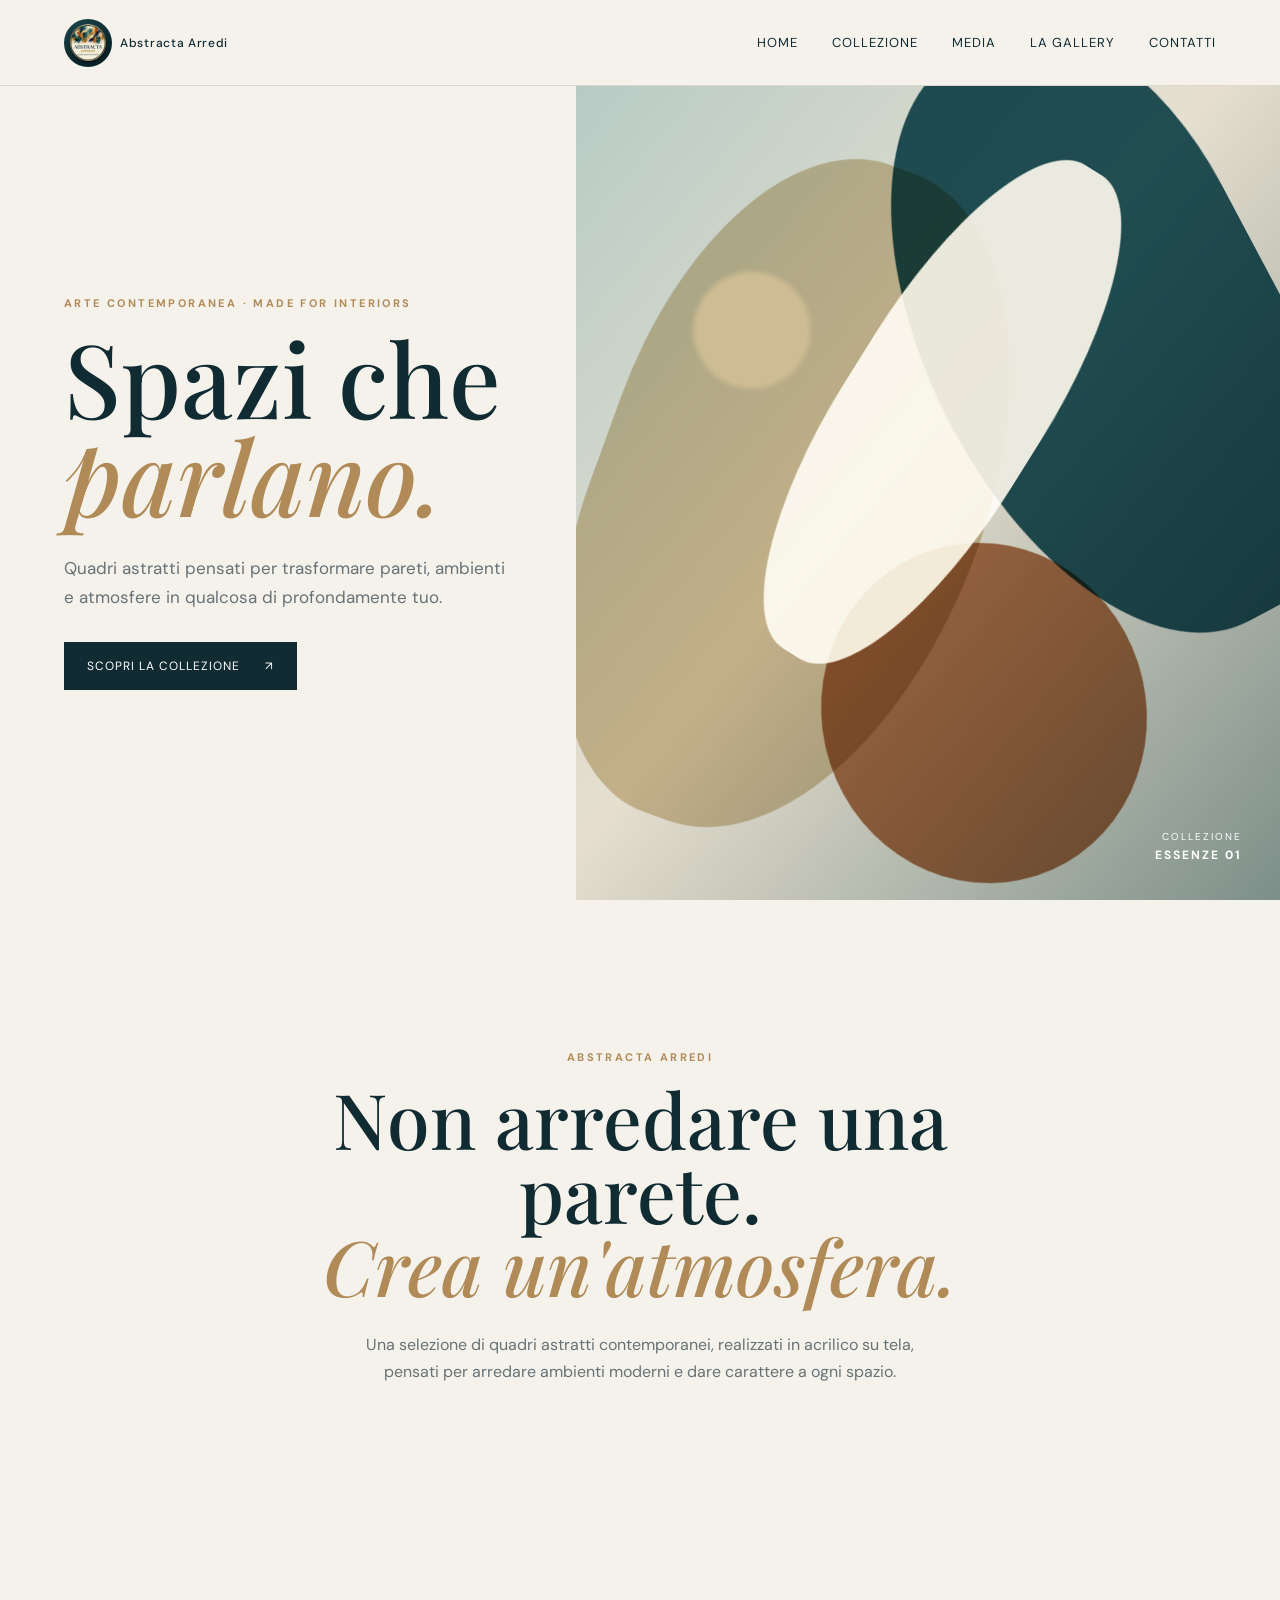
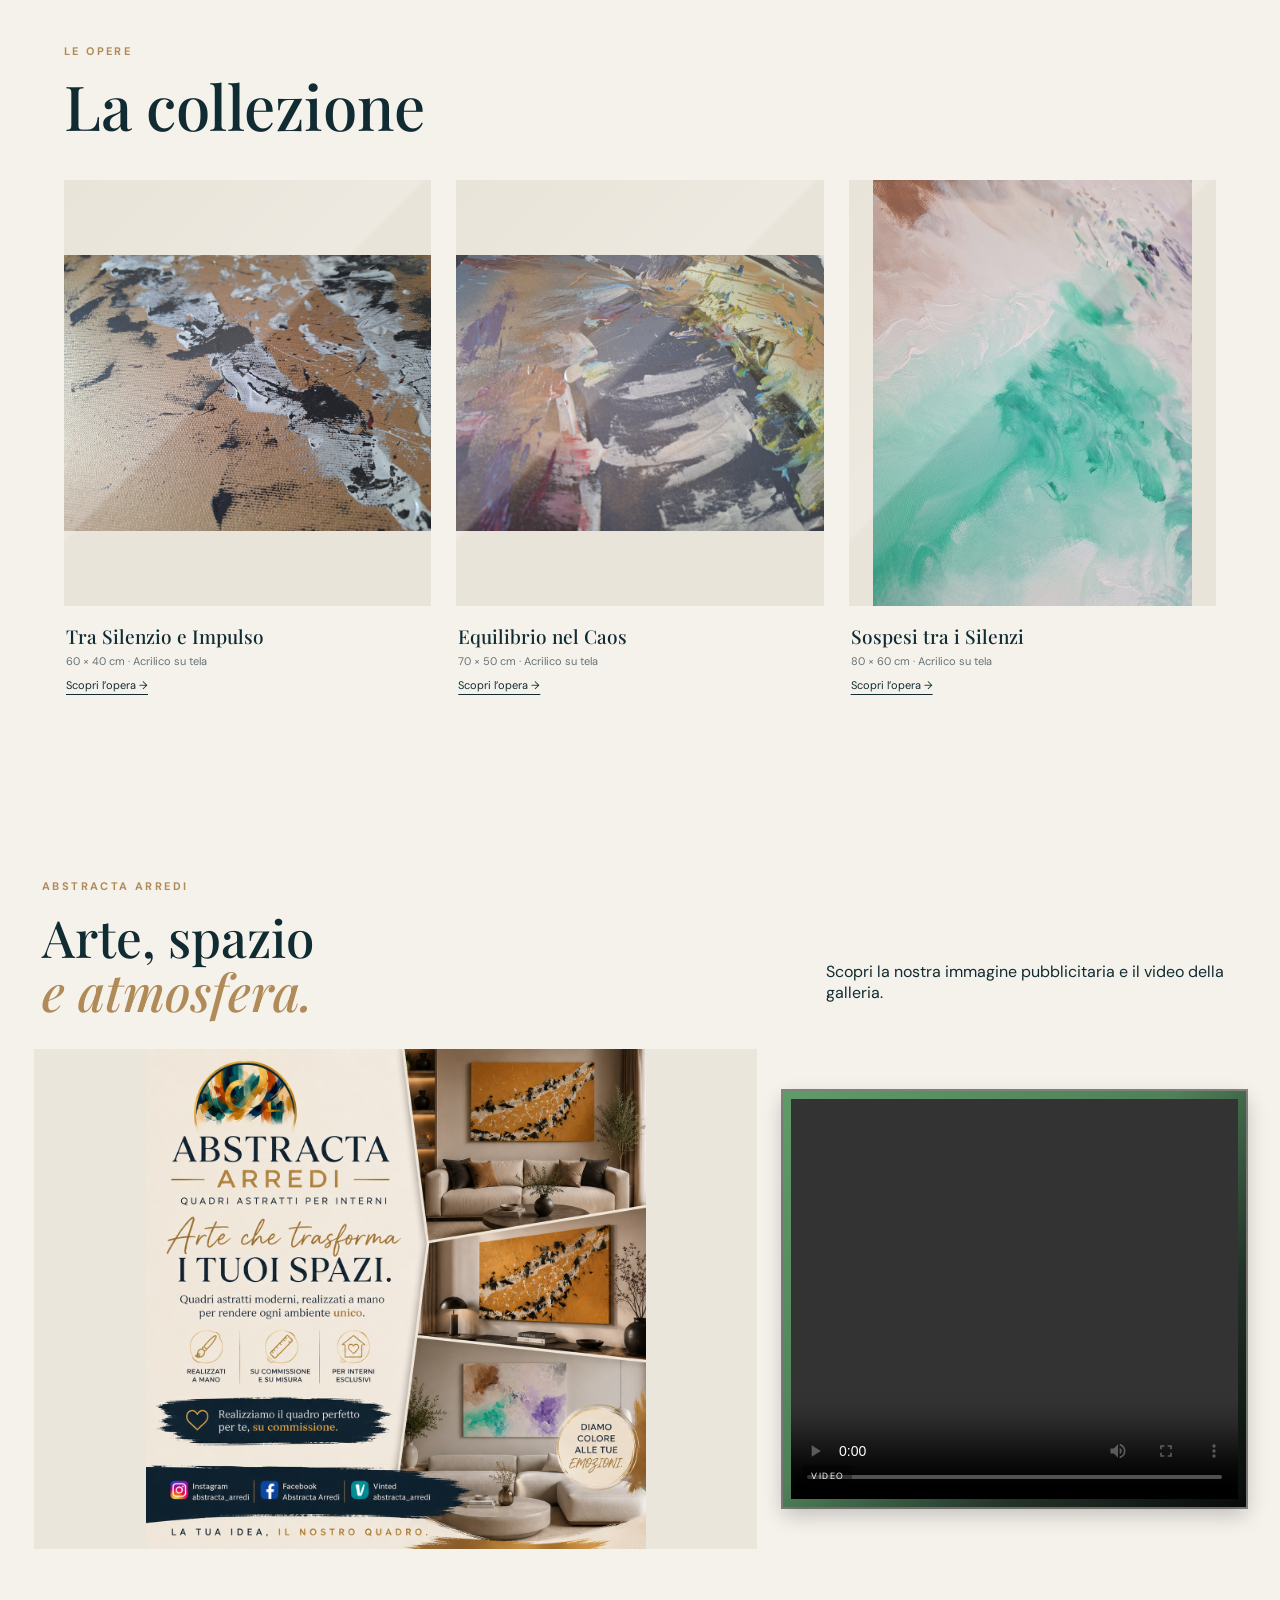
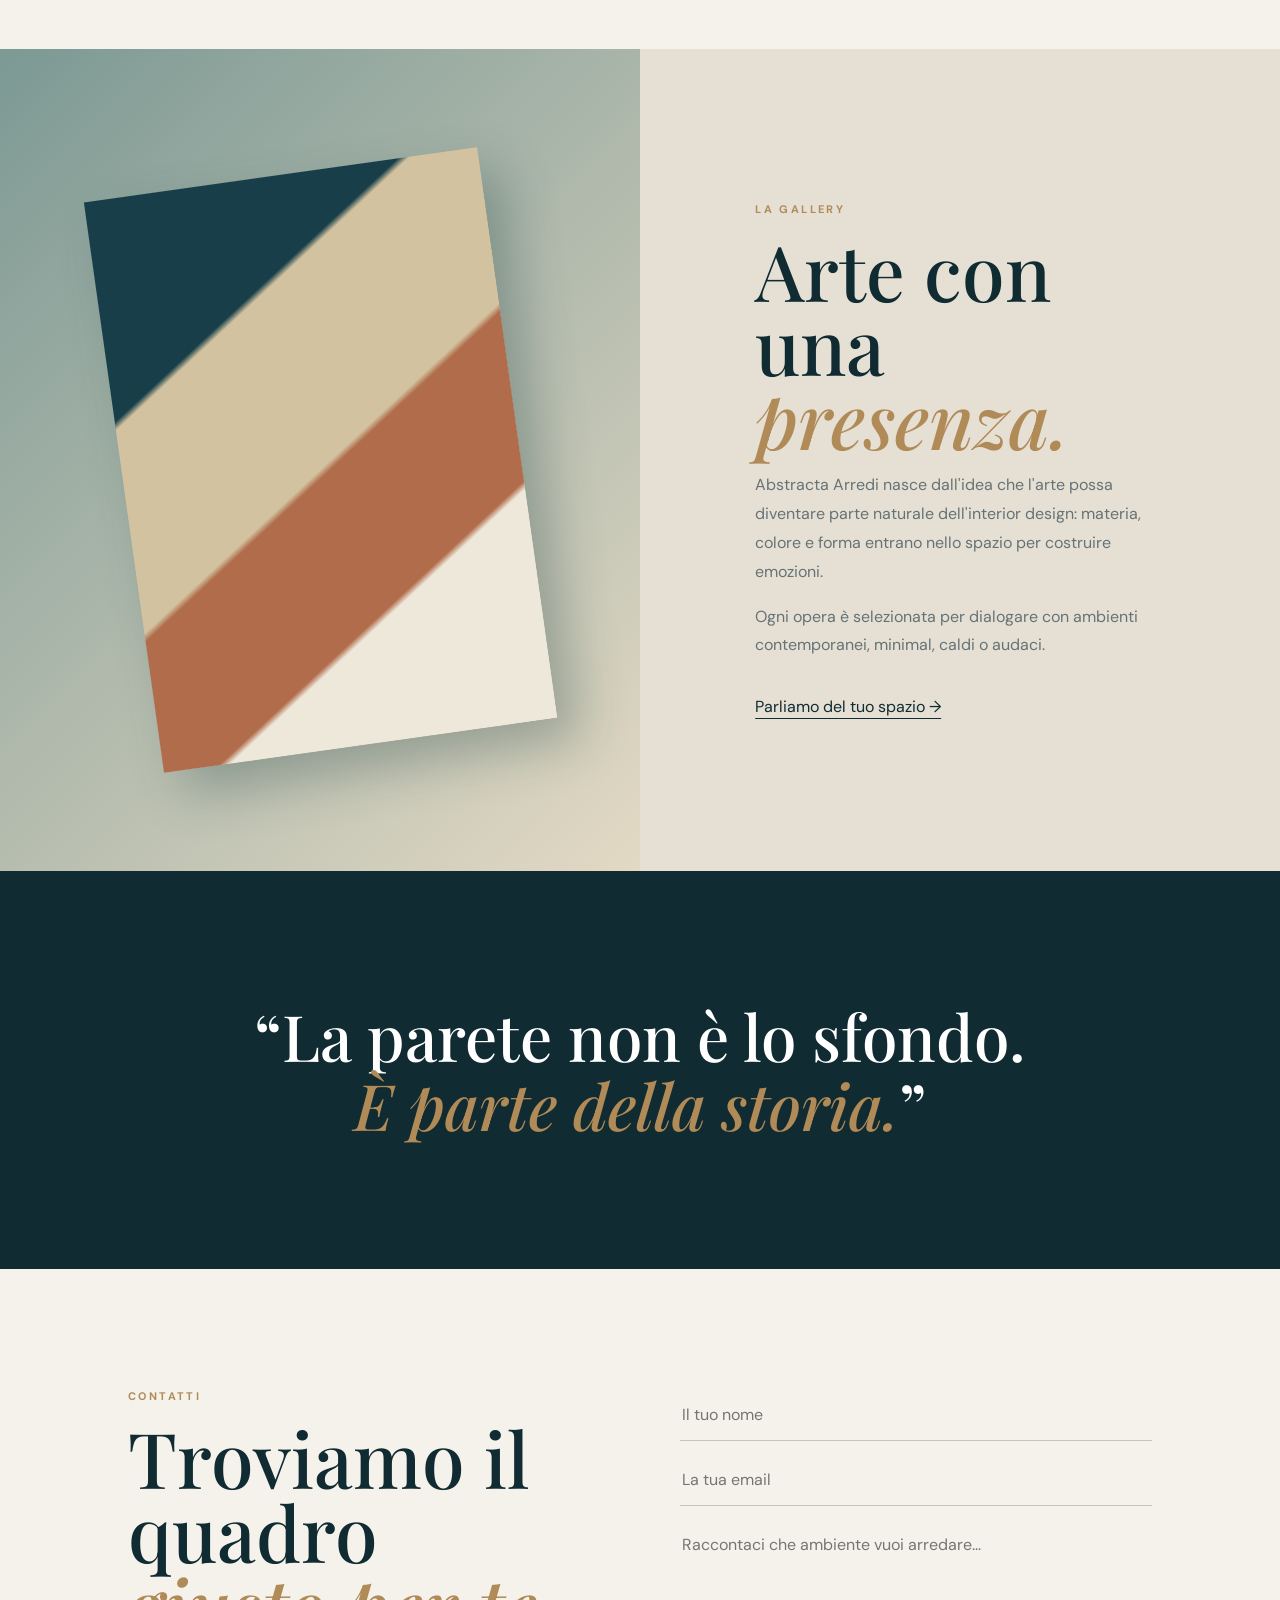
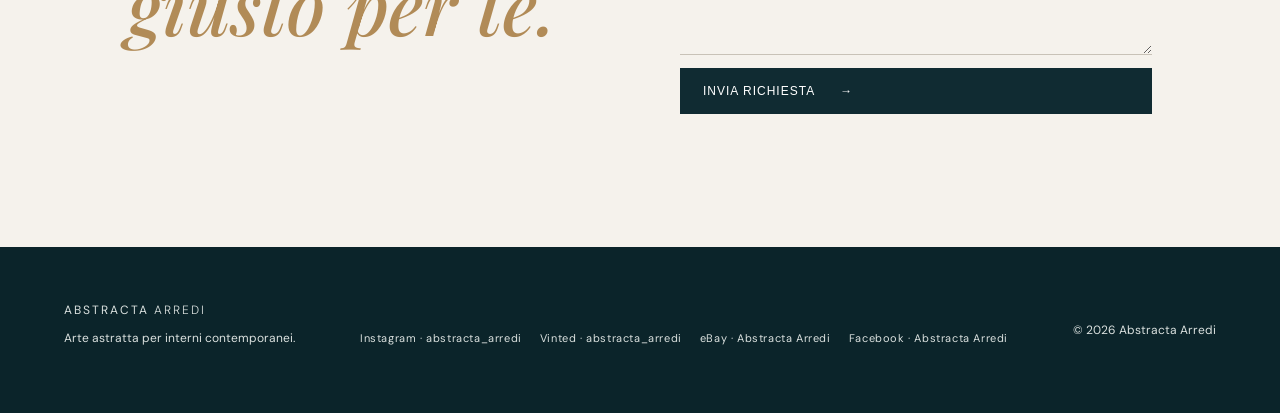
==== index.html @ c0be3067 "Add files via upload" ====
<!DOCTYPE html>
<html lang="it">
<head>
  <meta charset="UTF-8">
  <meta name="viewport" content="width=device-width, initial-scale=1.0">
  <meta name="description" content="Abstracta Arredi: quadri astratti contemporanei e opere in acrilico su tela pensate per arredare soggiorni, camere e spazi moderni. Scopri la collezione.">
  <title>Abstracta Arredi | Quadri astratti contemporanei per interni</title>
  <link rel="icon" type="image/x-icon" href="favicon.ico">
  <meta name="robots" content="index, follow">
  <link rel="canonical" href="https://abstracta-arredi.github.io/Abstracta-Arredi/">
  <meta property="og:type" content="website">
  <meta property="og:title" content="Abstracta Arredi | Quadri astratti contemporanei per interni">
  <meta property="og:description" content="Scopri quadri astratti contemporanei e opere in acrilico su tela pensate per trasformare gli ambienti.">
  <meta property="og:url" content="https://abstracta-arredi.github.io/Abstracta-Arredi/">
  <meta property="og:site_name" content="Abstracta Arredi">
  <link rel="preconnect" href="https://fonts.googleapis.com">
  <link rel="preconnect" href="https://fonts.gstatic.com" crossorigin>
  <link href="https://fonts.googleapis.com/css2?family=DM+Sans:wght@400;500;600;700&family=Playfair+Display:wght@500;600&display=swap" rel="stylesheet">
  <link rel="stylesheet" href="style.css">

  <script type="application/ld+json">
  {
    "@context": "https://schema.org",
    "@type": "CollectionPage",
    "name": "Abstracta Arredi",
    "url": "https://abstracta-arredi.github.io/Abstracta-Arredi/",
    "description": "Quadri astratti contemporanei e opere in acrilico su tela pensate per arredare interni moderni.",
    "inLanguage": "it-IT",
    "isPartOf": {
      "@type": "WebSite",
      "name": "Abstracta Arredi",
      "url": "https://abstracta-arredi.github.io/Abstracta-Arredi/"
    }
  }
  </script>
</head>
<body>
<header class="site-header">
  <a class="brand logo-only" href="#home" aria-label="Abstracta Arredi home">
    <img src="images/logo.jpg" alt="Abstracta Arredi"><span class="brand-name">Abstracta Arredi</span>
  </a>
  <nav id="nav">
    <a href="#home">Home</a><a href="#collezione">Collezione</a><a href="#media">Media</a><a href="#about">La Gallery</a><a href="#contatti">Contatti</a>
  </nav>
  <button class="menu" id="menu" aria-label="Apri menu">☰</button>
</header>

<main id="home">
<section class="hero">
  <div class="hero-copy">
    <p class="eyebrow">ARTE CONTEMPORANEA · MADE FOR INTERIORS</p>
    <h1>Spazi che<br><em>parlano.</em></h1>
    <p class="lead">Quadri astratti pensati per trasformare pareti, ambienti e atmosfere in qualcosa di profondamente tuo.</p>
    <a class="btn" href="#collezione">Scopri la collezione <span>↗</span></a>
  </div>
  <div class="hero-art">
    <div class="art-shape s1"></div><div class="art-shape s2"></div><div class="art-shape s3"></div><div class="art-shape s4"></div>
    <div class="art-label">COLLEZIONE<br><b>ESSENZE 01</b></div>
  </div>
</section>



<section class="intro">
  <p class="eyebrow">ABSTRACTA ARREDI</p>
  <h2>Non arredare una parete.<br><em>Crea un'atmosfera.</em></h2>
  <p>Una selezione di quadri astratti contemporanei, realizzati in acrilico su tela, pensati per arredare ambienti moderni e dare carattere a ogni spazio.</p>
</section>

<section id="collezione" class="collection">
  <div class="section-head"><div><p class="eyebrow">LE OPERE</p><h2>La collezione</h2></div></div>
  <div class="products">
    <a class="product-card" href="tra-silenzio-e-impulso.html">
      <div class="product-img real-art"><img src="images/silenzio-dettaglio.jpg" alt="Quadro astratto Tra Silenzio e Impulso, acrilico su tela, 60 x 40 cm"></div>
      <div class="product-info"><div><h3>Tra Silenzio e Impulso</h3><p>60 × 40 cm · Acrilico su tela</p><span class="details-link">Scopri l’opera →</span></div></div>
    </a>
    <a class="product-card" href="equilibrio-nel-caos.html">
      <div class="product-img real-art"><img src="images/equilibrio.jpg" alt="Quadro astratto Equilibrio nel Caos, acrilico su tela, 70 x 50 cm"></div>
      <div class="product-info"><div><h3>Equilibrio nel Caos</h3><p>70 × 50 cm · Acrilico su tela</p><span class="details-link">Scopri l’opera →</span></div></div>
    </a>
    <a class="product-card" href="sospesi-tra-i-silenzi.html">
      <div class="product-img real-art"><img src="images/sospesi.jpg" alt="Quadro astratto Sospesi tra i Silenzi, acrilico su tela, 80 x 60 cm"></div>
      <div class="product-info"><div><h3>Sospesi tra i Silenzi</h3><p>80 × 60 cm · Acrilico su tela</p><span class="details-link">Scopri l’opera →</span></div></div>
    </a>
  </div>
</section>
<section class="media-showcase" id="media">
  <div class="section-head media-head">
    <div>
      <p class="eyebrow">ABSTRACTA ARREDI</p>
      <h2>Arte, spazio<br><em>e atmosfera.</em></h2>
    </div>
    <p class="media-intro">Scopri la nostra immagine pubblicitaria e il video della galleria.</p>
  </div>
  <div class="media-pair">
    <a class="ad-panel" href="images/pozxd.jpg" target="_blank" rel="noopener">
      <img src="images/pozxd.jpg" alt="Pubblicità Abstracta Arredi, quadri astratti per arredamento contemporaneo">
    </a>
    <div class="video-panel">
      <video controls playsinline preload="metadata">
        <source src="images/video-pubblicitario.mp4" type="video/mp4">
        Il tuo browser non supporta il video.
      </video>
      <span class="video-badge">VIDEO</span>
    </div>
  </div>
</section>




<section id="about" class="about">
  <div class="about-image"><div class="mini-art"></div></div>
  <div class="about-copy">
    <p class="eyebrow">LA GALLERY</p>
    <h2>Arte con una<br><em>presenza.</em></h2>
    <p>Abstracta Arredi nasce dall'idea che l'arte possa diventare parte naturale dell'interior design: materia, colore e forma entrano nello spazio per costruire emozioni.</p>
    <p>Ogni opera è selezionata per dialogare con ambienti contemporanei, minimal, caldi o audaci.</p>
    <a class="text-link" href="#contatti">Parliamo del tuo spazio →</a>
  </div>
</section>

<section class="manifesto"><p>“La parete non è lo sfondo.<br><em>È parte della storia.</em>”</p></section>

<section id="contatti" class="contact">
  <div><p class="eyebrow">CONTATTI</p><h2>Troviamo il quadro<br><em>giusto per te.</em></h2></div>
  <form id="contactForm">
    <input required name="name" placeholder="Il tuo nome">
    <input required type="email" name="email" placeholder="La tua email">
    <textarea required name="message" rows="5" placeholder="Raccontaci che ambiente vuoi arredare..."></textarea>
    <button class="btn" type="submit">Invia richiesta <span>→</span></button>
    <small id="formMsg"></small>
  </form>
</section>
</main>

<footer>
  <div class="footer-main">
    <div class="footer-brand">ABSTRACTA <span>ARREDI</span></div>
    <p>Arte astratta per interni contemporanei.</p>
  </div>
  <div class="social-footer">
    <a href="#" aria-label="Instagram">Instagram · abstracta_arredi</a>
    <a href="#" aria-label="Vinted">Vinted · abstracta_arredi</a>
    <a href="#" aria-label="eBay">eBay · Abstracta Arredi</a>
    <a href="#" aria-label="Facebook">Facebook · Abstracta Arredi</a>
  </div>
  <div class="footer-copy">© 2026 Abstracta Arredi</div>
</footer>
</body>
</html>
---- style.css ----
:root{--ink:#102b32;--blue:#164b57;--gold:#b18b57;--cream:#f5f2ec;--white:#fff;--muted:#667276}
*{box-sizing:border-box}html{scroll-behavior:smooth}body{margin:0;color:var(--ink);background:var(--cream);font-family:"DM Sans",sans-serif}a{text-decoration:none;color:inherit}
.site-header{height:86px;padding:0 5vw;display:flex;align-items:center;justify-content:space-between;background:rgba(245,242,236,.94);backdrop-filter:blur(12px);position:sticky;top:0;z-index:20;border-bottom:1px solid #ddd8ce}
.brand{display:flex;align-items:center;gap:12px;font-size:14px;letter-spacing:2px;font-weight:700}.brand img{width:52px;height:52px;border-radius:50%;object-fit:cover}.brand b{font-weight:400}
nav{display:flex;gap:34px;font-size:13px;text-transform:uppercase;letter-spacing:1px}nav a:hover{color:var(--gold)}
.cart-btn{border:1px solid var(--ink);background:none;border-radius:100px;padding:10px 17px;cursor:pointer;color:var(--ink)}.cart-btn span{background:var(--ink);color:white;border-radius:50%;padding:2px 7px;margin-left:5px}.menu{display:none;border:0;background:none;font-size:25px}
.hero{min-height:calc(100vh - 86px);display:grid;grid-template-columns:45% 55%;overflow:hidden}.hero-copy{padding:11vw 5vw;display:flex;flex-direction:column;align-items:flex-start;justify-content:center}.eyebrow{font-size:11px;letter-spacing:2.4px;color:var(--gold);font-weight:700;margin:0 0 18px}.hero h1,h2{font-family:"Playfair Display",serif;font-weight:500;line-height:.96;margin:0}.hero h1{font-size:clamp(64px,8vw,118px)}em{font-weight:500;color:var(--gold)}.lead{max-width:490px;color:var(--muted);font-size:17px;line-height:1.7;margin:30px 0}.btn{display:inline-flex;gap:25px;align-items:center;background:var(--ink);color:white;border:0;padding:16px 23px;font-size:12px;letter-spacing:1px;text-transform:uppercase;cursor:pointer}.btn:hover{background:var(--gold)}
.hero-art{position:relative;background:#d7ddd8;min-height:700px;overflow:hidden;background:radial-gradient(circle at 25% 30%,#f4f0df 0 7%,transparent 8%),linear-gradient(130deg,#b7cbc5,#e6dfcf 46%,#7d8f89)}
.art-shape{position:absolute;filter:blur(.2px)}.s1{width:55%;height:85%;background:#d8c9a9;left:3%;top:8%;border-radius:48% 52% 55% 45%;transform:rotate(20deg);mix-blend-mode:multiply}.s2{width:50%;height:78%;background:#245864;right:0;top:-8%;border-radius:58% 42% 45% 55%;transform:rotate(-28deg);mix-blend-mode:multiply}.s3{width:46%;height:42%;background:#b27550;left:35%;bottom:2%;border-radius:50%;transform:rotate(-18deg);mix-blend-mode:multiply}.s4{width:28%;height:70%;background:#e8e1d1;left:38%;top:5%;border-radius:45%;transform:rotate(32deg);mix-blend-mode:screen}.art-label{position:absolute;bottom:35px;right:38px;color:white;letter-spacing:2px;font-size:10px;line-height:1.7;text-align:right}.art-label b{font-size:12px}
.intro{padding:150px 10vw;text-align:center;max-width:1000px;margin:auto}.intro h2,.about h2,.contact h2{font-size:clamp(45px,6vw,80px)}.intro>p:last-child{max-width:600px;margin:28px auto;color:var(--muted);line-height:1.7}
.collection{padding:80px 5vw}.section-head{display:flex;align-items:end;justify-content:space-between;margin-bottom:45px}.section-head h2{font-size:62px}.filters{display:flex;gap:8px}.filter{border:1px solid #cfc9bd;background:none;padding:9px 15px;border-radius:30px;font-size:11px;cursor:pointer}.filter.active,.filter:hover{background:var(--ink);color:white;border-color:var(--ink)}
.products{display:grid;grid-template-columns:repeat(3,1fr);gap:25px}.product-card{cursor:pointer}.product-img{aspect-ratio:1/1.16;position:relative;overflow:hidden;background:#d8d3c8}.product-img:after{content:"";position:absolute;inset:0;background:linear-gradient(135deg,transparent,#fff3 45%,transparent 46%);mix-blend-mode:screen}.product-img .shape{position:absolute}.p1{inset:9% 13%;background:linear-gradient(130deg,#173f48 0 24%,#d2c2a4 25% 53%,#a45e40 54% 70%,#e7e0cf 71%);transform:rotate(-7deg);border-radius:48% 52% 45% 55%}.p2{inset:10% 15%;background:linear-gradient(35deg,#2b5560 0 30%,#ded4c2 31% 55%,#b98458 56% 72%,#ede8dc 73%);transform:rotate(9deg);border-radius:40%}.p3{inset:8% 12%;background:linear-gradient(160deg,#eee7d8 0 25%,#a86f4b 26% 45%,#315d65 46% 68%,#d3c09b 69%);transform:rotate(-12deg);border-radius:52%}.p4{inset:11% 16%;background:linear-gradient(110deg,#c9b99c 0 30%,#194853 31% 50%,#b66d49 51% 73%,#e9e4d7 74%);transform:rotate(5deg);border-radius:47%}.p5{inset:7% 14%;background:linear-gradient(145deg,#e8e0d1 0 20%,#a8714f 21% 42%,#315b63 43% 63%,#c7b68f 64%);transform:rotate(-4deg);border-radius:42% 58%}.p6{inset:10% 12%;background:linear-gradient(70deg,#d8c8a6 0 24%,#22515c 25% 48%,#c07b53 49% 66%,#eae3d5 67%);transform:rotate(8deg);border-radius:50%}
.product-info{padding:17px 2px;display:flex;justify-content:space-between;gap:10px}.product-info h3{font:500 19px "Playfair Display",serif;margin:0 0 5px}.product-info p{font-size:11px;color:var(--muted);margin:0}.price{font-weight:700;font-size:14px}.buy{border:0;background:none;text-decoration:underline;cursor:pointer;margin-top:9px;padding:0;color:var(--ink);font-size:11px}
.about{display:grid;grid-template-columns:1fr 1fr;margin-top:100px;background:#e6e0d4}.about-image{min-height:650px;position:relative;overflow:hidden;background:linear-gradient(135deg,#7c9994,#e3d9c4)}.mini-art{position:absolute;inset:15% 19%;background:linear-gradient(145deg,#183f49 0 26%,#d2c29f 27% 51%,#b06c4b 52% 72%,#eee8db 73%);transform:rotate(-8deg);box-shadow:20px 25px 50px #294a4a55}.about-copy{padding:12vw 9vw}.about-copy p:not(.eyebrow){color:var(--muted);line-height:1.8;max-width:500px}.text-link{display:inline-block;margin-top:20px;text-decoration:underline;text-underline-offset:6px}
.manifesto{padding:130px 8vw;text-align:center;background:var(--ink);color:white}.manifesto p{font:500 clamp(38px,5vw,70px) "Playfair Display",serif;line-height:1.08;margin:0}
.contact{padding:120px 10vw;display:grid;grid-template-columns:1fr 1fr;gap:80px}.contact form{display:flex;flex-direction:column;gap:13px}.contact input,.contact textarea{border:0;border-bottom:1px solid #c8c2b7;background:transparent;padding:15px 2px;font:inherit;outline:none;resize:vertical}.contact input:focus,.contact textarea:focus{border-color:var(--gold)}.contact small{color:var(--gold)}
footer{background:#0b242a;color:#dbe1df;padding:55px 5vw;display:flex;justify-content:space-between;align-items:center;font-size:12px}.footer-brand{letter-spacing:2px}.footer-brand span{font-weight:300}
.cart{position:fixed;z-index:50;right:0;top:0;height:100vh;width:min(430px,100%);background:#f8f5ef;transform:translateX(100%);transition:.3s;display:flex;flex-direction:column;box-shadow:-15px 0 40px #0002}.cart.open{transform:none}.cart-head{padding:25px;display:flex;justify-content:space-between;border-bottom:1px solid #ddd6ca}.cart-head h3{margin:0;font:500 27px "Playfair Display",serif}.cart-head button{font-size:28px;border:0;background:none;cursor:pointer}.cart-items{overflow:auto}.cart-row{display:flex;gap:14px;padding:18px 25px;border-bottom:1px solid #e0dacf}.cart-thumb{width:75px;height:85px;background:#c7c0b1}.cart-row h4{margin:0 0 7px;font:500 17px "Playfair Display",serif}.cart-row p{margin:0;font-size:12px}.remove{border:0;background:none;text-decoration:underline;font-size:10px;padding:8px 0;cursor:pointer}.cart-bottom{margin-top:auto;padding:25px;border-top:1px solid #ddd6ca}.cart-bottom>div{display:flex;justify-content:space-between;margin-bottom:18px}.cart-bottom small{display:block;color:#777;margin-top:13px;line-height:1.5}.overlay{display:none;position:fixed;inset:0;background:#0006;z-index:40}.overlay.show{display:block}
@media(max-width:800px){.site-header{height:72px}.brand span{display:none}nav{position:absolute;top:72px;left:0;right:0;background:var(--cream);display:none;flex-direction:column;padding:25px 5vw;border-bottom:1px solid #ddd}.menu{display:block}nav.open{display:flex}.hero{grid-template-columns:1fr}.hero-copy{padding:80px 8vw}.hero-art{min-height:500px}.products{grid-template-columns:1fr 1fr}.about,.contact{grid-template-columns:1fr}.about-image{min-height:450px}.contact{gap:45px}.section-head{align-items:flex-start;gap:25px;flex-direction:column}.filters{flex-wrap:wrap}.intro{padding:100px 8vw}footer{flex-direction:column;align-items:flex-start;gap:15px}}
@media(max-width:520px){.products{grid-template-columns:1fr}.hero h1{font-size:65px}.cart-btn{padding:8px 12px}.collection{padding:60px 6vw}}

.product-card{display:block;color:inherit}
.product-card:hover .product-img img{transform:scale(1.025)}
.real-art img{width:100%;height:100%;object-fit:cover;display:block;transition:transform .5s ease}
.details-link{display:inline-block;margin-top:10px;font-size:11px;text-decoration:underline;text-underline-offset:5px}
.product-card .product-info{padding:17px 2px}

/* Opere reali: mostra sempre l'immagine completa */
.product-img.real-art img{object-fit:contain;background:#e9e4d9}

.logo-only img{width:64px;height:64px;border-radius:50%;object-fit:cover}.media-section{padding:100px 5vw;background:#ebe6dc}.media-grid{display:grid;grid-template-columns:repeat(2,1fr);gap:24px}.media-card{display:block;background:#d9d3c8;overflow:hidden}.media-image img,.media-video video{display:block;width:100%;height:auto;max-height:760px;object-fit:contain}.media-video{grid-column:1/-1}.socials{display:flex;gap:18px;flex-wrap:wrap;align-items:center}.socials a{color:#dbe1df;border-bottom:1px solid transparent}.socials a:hover{color:#d7b779;border-color:#d7b779}@media(max-width:800px){.media-grid{grid-template-columns:1fr}.media-video{grid-column:auto}.socials{flex-direction:column;align-items:flex-start}}

/* Final Abstracta Gallery refinements */
.media-pair{display:grid;grid-template-columns:1fr 1fr;gap:24px;align-items:stretch}
.ad-panel,.video-panel{display:block;position:relative;overflow:hidden;background:#0d252b;min-height:520px}
.ad-panel img{width:100%;height:100%;object-fit:contain;display:block;background:#ebe6dc}
.video-panel video{width:100%;height:100%;min-height:520px;object-fit:cover;display:block;background:#0d252b}
.video-label{position:absolute;left:20px;bottom:18px;color:#fff;font-size:11px;letter-spacing:1.5px;text-shadow:0 2px 10px #000}
.section-note{color:var(--muted);line-height:1.7;margin-top:-15px;margin-bottom:25px}
.social-footer{display:flex;gap:18px;flex-wrap:wrap;margin-top:15px}
.social-footer a{color:inherit;font-size:11px;letter-spacing:.6px}
.social-footer a:hover{color:#b18b57}
.brand span{white-space:nowrap}
@media(max-width:800px){.media-pair{grid-template-columns:1fr}.ad-panel,.video-panel,.video-panel video{min-height:420px}}

/* Ultima rifinitura Abstracta Gallery */
.brand{gap:9px}
.brand-name{font-size:12px;letter-spacing:1.1px;font-weight:500;white-space:nowrap}
.media-pair{grid-template-columns:1fr 1fr;gap:24px}
.ad-panel{background:#ebe6dc}
.ad-panel img{object-fit:contain;background:#ebe6dc}
.video-panel{background:#4d7f55}
.video-panel video{background:#4d7f55;object-fit:contain}
.video-label{background:rgba(0,0,0,.25);padding:7px 10px;border-radius:3px}
.ambient-grid{grid-template-columns:1fr 1fr}
.ambient-grid img{aspect-ratio:16/10;object-fit:cover}
@media(max-width:800px){
  .brand-name{font-size:11px}
  .media-pair{grid-template-columns:1fr}
}

.brand{display:flex!important;align-items:center!important;gap:8px!important}
.brand img{width:50px!important;height:50px!important;border-radius:50%!important;object-fit:cover!important}
.brand-name{font-size:12px!important;letter-spacing:.9px!important;font-weight:500!important;white-space:nowrap!important}
.media-pair{display:grid!important;grid-template-columns:1fr 1fr!important;gap:24px!important}
.ad-panel{background:#ebe6dc!important;overflow:hidden!important}
.ad-panel img{width:100%!important;height:100%!important;object-fit:contain!important;display:block!important}
.video-panel{background:#4f8058!important;position:relative!important;overflow:hidden!important}
.video-panel video{width:100%!important;height:100%!important;min-height:520px!important;object-fit:contain!important;background:#4f8058!important}
.social-footer{display:flex!important;gap:18px!important;flex-wrap:wrap!important}
.ambient-grid{display:grid!important;grid-template-columns:1fr 1fr!important;gap:20px!important}
.ambient-grid img{width:100%!important;aspect-ratio:16/10!important;object-fit:cover!important;display:block!important}
@media(max-width:800px){.media-pair{grid-template-columns:1fr!important}.ambient-grid{grid-template-columns:1fr!important}}

/* ULTIMO FIX */
.brand{display:flex!important;align-items:center!important;gap:8px!important}
.brand img{width:50px!important;height:50px!important;border-radius:50%!important;object-fit:cover!important}
.brand-name{display:inline-block!important;font-size:12px!important;line-height:1!important;letter-spacing:.8px!important;font-weight:500!important;white-space:nowrap!important}
.media-showcase{margin-top:55px!important}
.media-pair{display:grid!important;grid-template-columns:minmax(0,1fr) 260px!important;gap:22px!important;align-items:stretch!important}
.ad-panel{display:block!important;overflow:hidden!important;background:#eee9df!important}
.ad-panel img{display:block!important;width:100%!important;height:100%!important;min-height:420px!important;object-fit:contain!important}
.video-panel{position:relative!important;overflow:hidden!important;background:#4f8058!important;border-radius:8px!important;min-height:420px!important}
.video-panel video{display:block!important;width:100%!important;height:100%!important;min-height:420px!important;object-fit:cover!important;background:#4f8058!important}
.video-badge{position:absolute!important;left:12px!important;bottom:12px!important;background:rgba(0,0,0,.35)!important;color:#fff!important;padding:5px 8px!important;font-size:9px!important;letter-spacing:1.5px!important}
.ambient-grid{display:grid!important;grid-template-columns:1fr 1fr!important;gap:20px!important}
.ambient-grid img{display:block!important;width:100%!important;aspect-ratio:16/10!important;object-fit:cover!important}
@media(max-width:800px){
 .media-pair{grid-template-columns:1fr!important}
 .video-panel,.video-panel video{min-height:260px!important}
 .ambient-grid{grid-template-columns:1fr!important}
}

/* LAYOUT DEFINITIVO: header + media sotto la collezione */
.brand{display:flex!important;align-items:center!important;gap:8px!important}
.brand img{width:48px!important;height:48px!important;border-radius:50%!important;object-fit:cover!important}
.brand-name{display:inline-block!important;font-size:12px!important;line-height:1!important;letter-spacing:.7px!important;font-weight:500!important;white-space:nowrap!important}

.media-showcase{margin:72px auto 0!important;padding-top:10px!important}
.media-head{margin-bottom:28px!important}
.media-head h2{font-size:clamp(28px,3.2vw,44px)!important;line-height:1.08!important;margin:0!important}
.media-intro{max-width:420px!important}
.media-pair{display:grid!important;grid-template-columns:minmax(0,1fr) 230px!important;gap:24px!important;align-items:stretch!important}
.ad-panel{display:flex!important;align-items:center!important;justify-content:center!important;overflow:hidden!important;background:#eee9df!important;min-height:360px!important;max-height:520px!important}
.ad-panel img{display:block!important;width:100%!important;height:100%!important;max-height:520px!important;object-fit:contain!important}
.video-panel{position:relative!important;overflow:hidden!important;background:#4f8058!important;min-height:360px!important;max-height:520px!important;border-radius:8px!important}
.video-panel video{display:block!important;width:100%!important;height:100%!important;min-height:360px!important;max-height:520px!important;object-fit:contain!important;background:#4f8058!important}
.video-badge{position:absolute!important;left:12px!important;bottom:12px!important;background:rgba(0,0,0,.35)!important;color:#fff!important;padding:5px 8px!important;font-size:9px!important;letter-spacing:1.4px!important}

@media(max-width:800px){
  .brand-name{font-size:11px!important}
  .media-showcase{margin-top:55px!important}
  .media-pair{grid-template-columns:1fr!important}
  .ad-panel,.video-panel,.video-panel video{min-height:260px!important;max-height:none!important}
}

/* ULTIME MODIFICHE RICHIESTE */
.brand{display:flex!important;align-items:center!important;gap:8px!important}
.brand-name{font-size:12px!important;letter-spacing:.7px!important;font-weight:500!important;white-space:nowrap!important}
.media-showcase{padding-left:34px!important;padding-right:34px!important;margin-top:78px!important}
.media-head{padding-left:8px!important;margin-bottom:30px!important}
.media-head h2{font-size:clamp(27px,3vw,42px)!important}
.media-pair{grid-template-columns:minmax(0,0.82fr) minmax(280px,1fr)!important;gap:28px!important;align-items:center!important}
.ad-panel{min-height:360px!important;max-height:480px!important;justify-self:start!important;width:92%!important}
.ad-panel img{max-height:480px!important;object-fit:contain!important}
.video-panel{min-height:400px!important;max-height:540px!important}
.video-panel video{min-height:400px!important;max-height:540px!important;object-fit:contain!important}
@media(max-width:800px){
  .media-showcase{padding-left:18px!important;padding-right:18px!important}
  .media-pair{grid-template-columns:1fr!important}
  .ad-panel{width:100%!important}
}


/* Modifiche richieste: Abstracta Arredi + media */
.brand-name{display:inline-block!important;font-size:12px!important;line-height:1!important;letter-spacing:.7px!important;font-weight:500!important;white-space:nowrap!important}
.media-head h2{font-size:clamp(34px,4vw,56px)!important;line-height:1.05!important}
.media-pair{grid-template-columns:minmax(0,1.18fr) minmax(250px,.82fr)!important;gap:28px!important}
@media(max-width:800px){.brand-name{font-size:11px!important}.media-head h2{font-size:clamp(32px,7vw,46px)!important}.media-pair{grid-template-columns:1fr!important}}

/* RITocco finale richiesto: pubblicitaria leggermente più grande + bordo verde quadrato al video */
.media-pair{grid-template-columns:minmax(0,1.22fr) minmax(250px,.78fr)!important;gap:26px!important}
.ad-panel{width:96%!important;min-height:370px!important;max-height:500px!important}
.ad-panel img{max-height:500px!important}
.video-panel{border:5px solid #4f8058!important;border-radius:0!important;background:#4f8058!important}
@media(max-width:800px){
  .media-pair{grid-template-columns:1fr!important}
  .ad-panel{width:100%!important}
  .video-panel{border-width:4px!important;border-radius:0!important}
}


/* ULTIMO RITOCCO: bordo verde più ampio con sfumatura nera */
.video-panel{
  border:8px solid transparent!important;
  border-radius:0!important;
  background:
    linear-gradient(#4f8058,#4f8058) padding-box,
    linear-gradient(135deg,#5f9b68 0%,#4f8058 45%,#24342a 72%,#080a09 100%) border-box!important;
  box-shadow:0 0 0 2px rgba(0,0,0,.45),0 8px 20px rgba(0,0,0,.22)!important;
}
.video-panel video{
  background:#4f8058!important;
}
@media(max-width:800px){
  .video-panel{border-width:6px!important;border-radius:0!important}
}


/* FIX DEFINITIVO IMMAGINE PUBBLICITARIA */
.ad-panel {
  display: flex !important;
  align-items: center !important;
  justify-content: center !important;
  overflow: hidden !important;
  background: #eee9df !important;
}

.ad-panel img {
  display: block !important;
  width: 100% !important;
  height: auto !important;
  max-height: 500px !important;
  object-fit: contain !important;
}
/* FIX IMMAGINE PUBBLICITARIA DESKTOP */
@media (min-width: 801px) {
  .ad-panel {
    width: 100% !important;
    min-height: 370px !important;
    max-height: 500px !important;
    display: flex !important;
    align-items: center !important;
    justify-content: center !important;
    overflow: hidden !important;
  }

  .ad-panel img {
    display: block !important;
    width: 100% !important;
    height: auto !important;
    max-width: 100% !important;
    max-height: 500px !important;
    object-fit: contain !important;
    visibility: visible !important;
    opacity: 1 !important;
  }
}
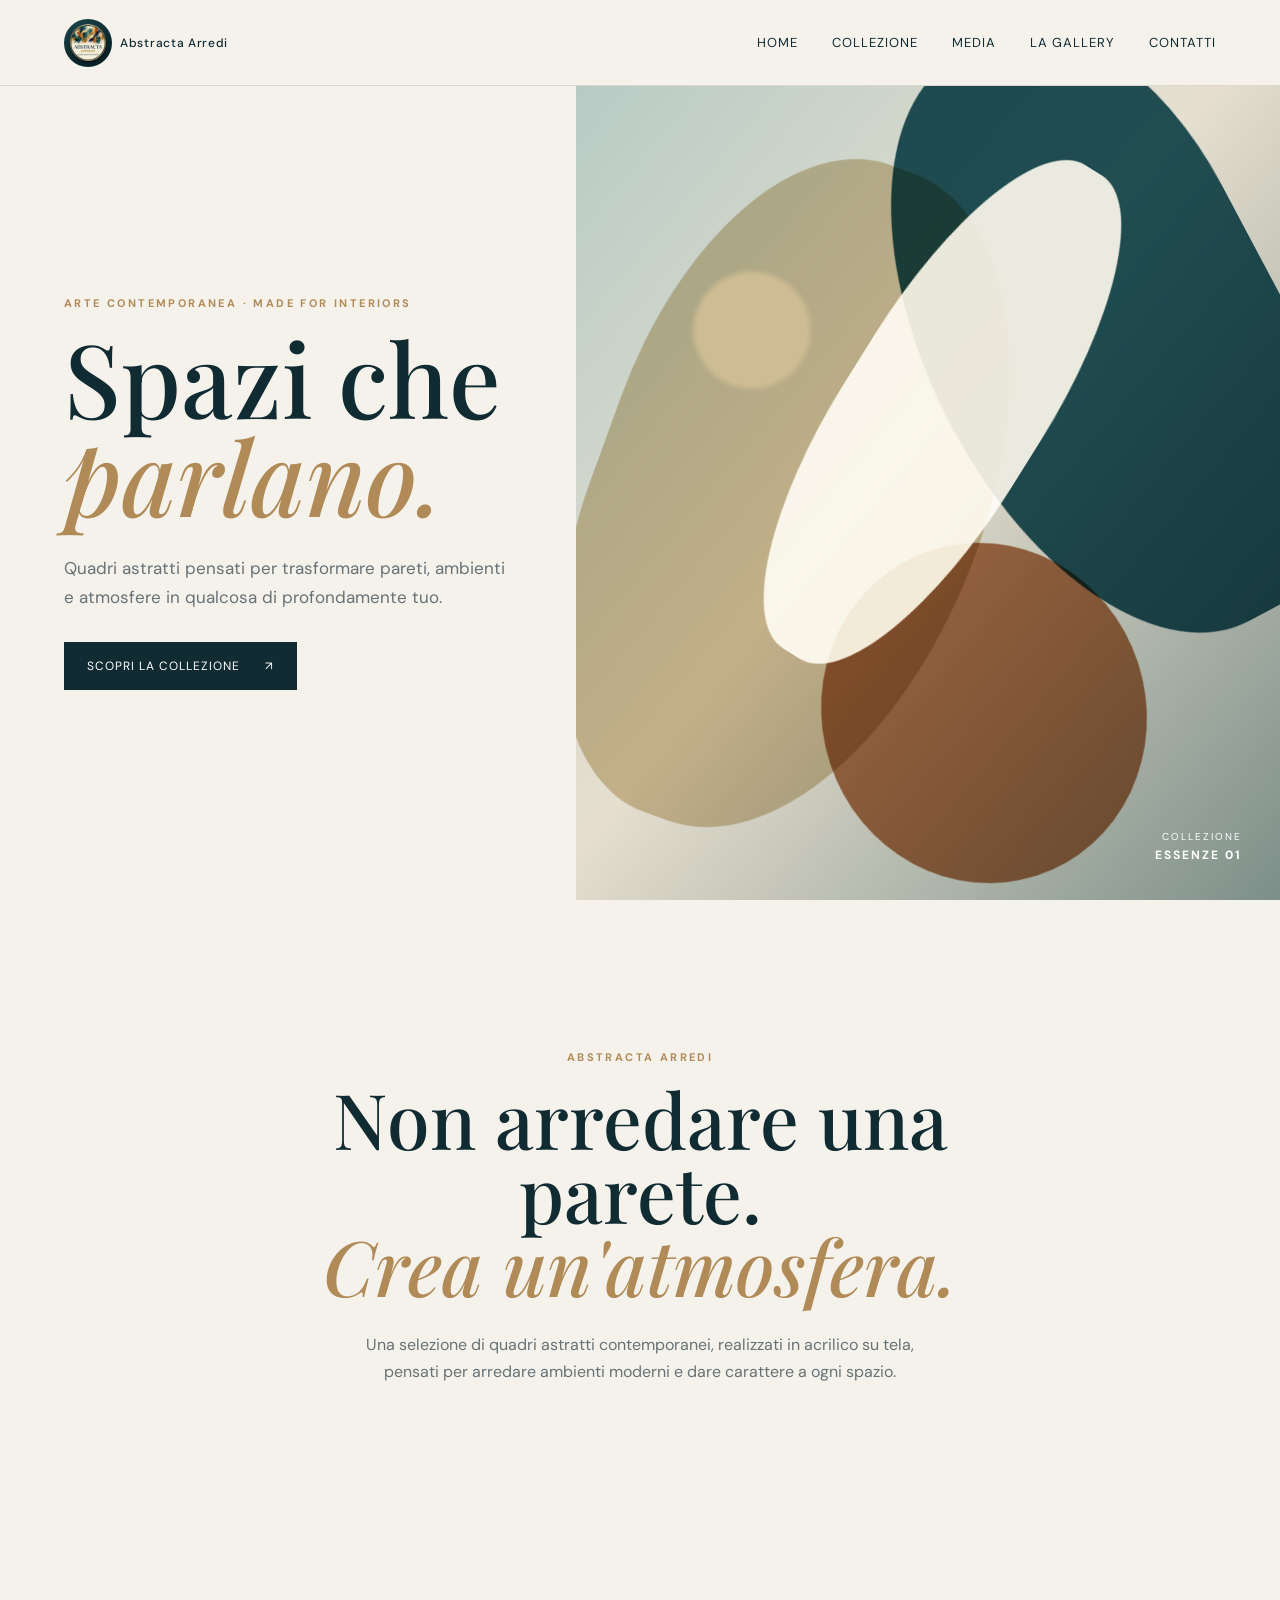
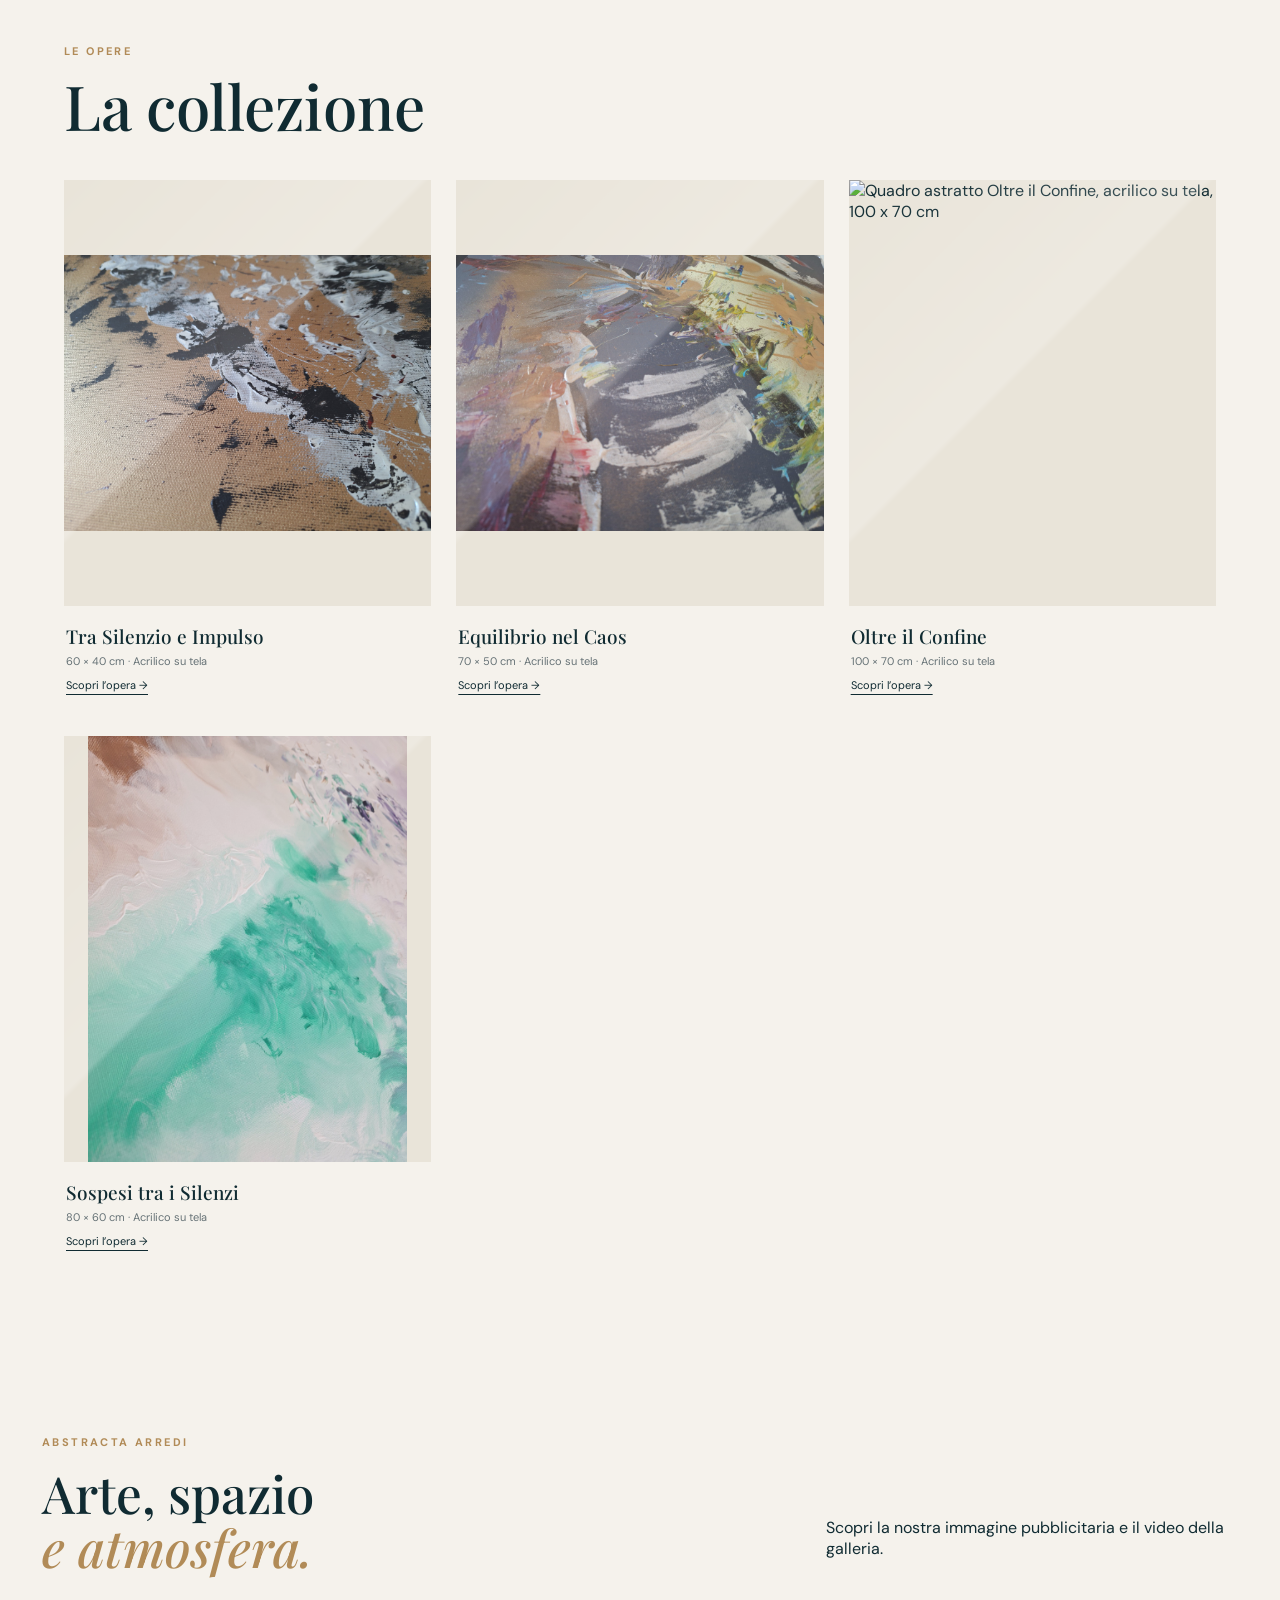
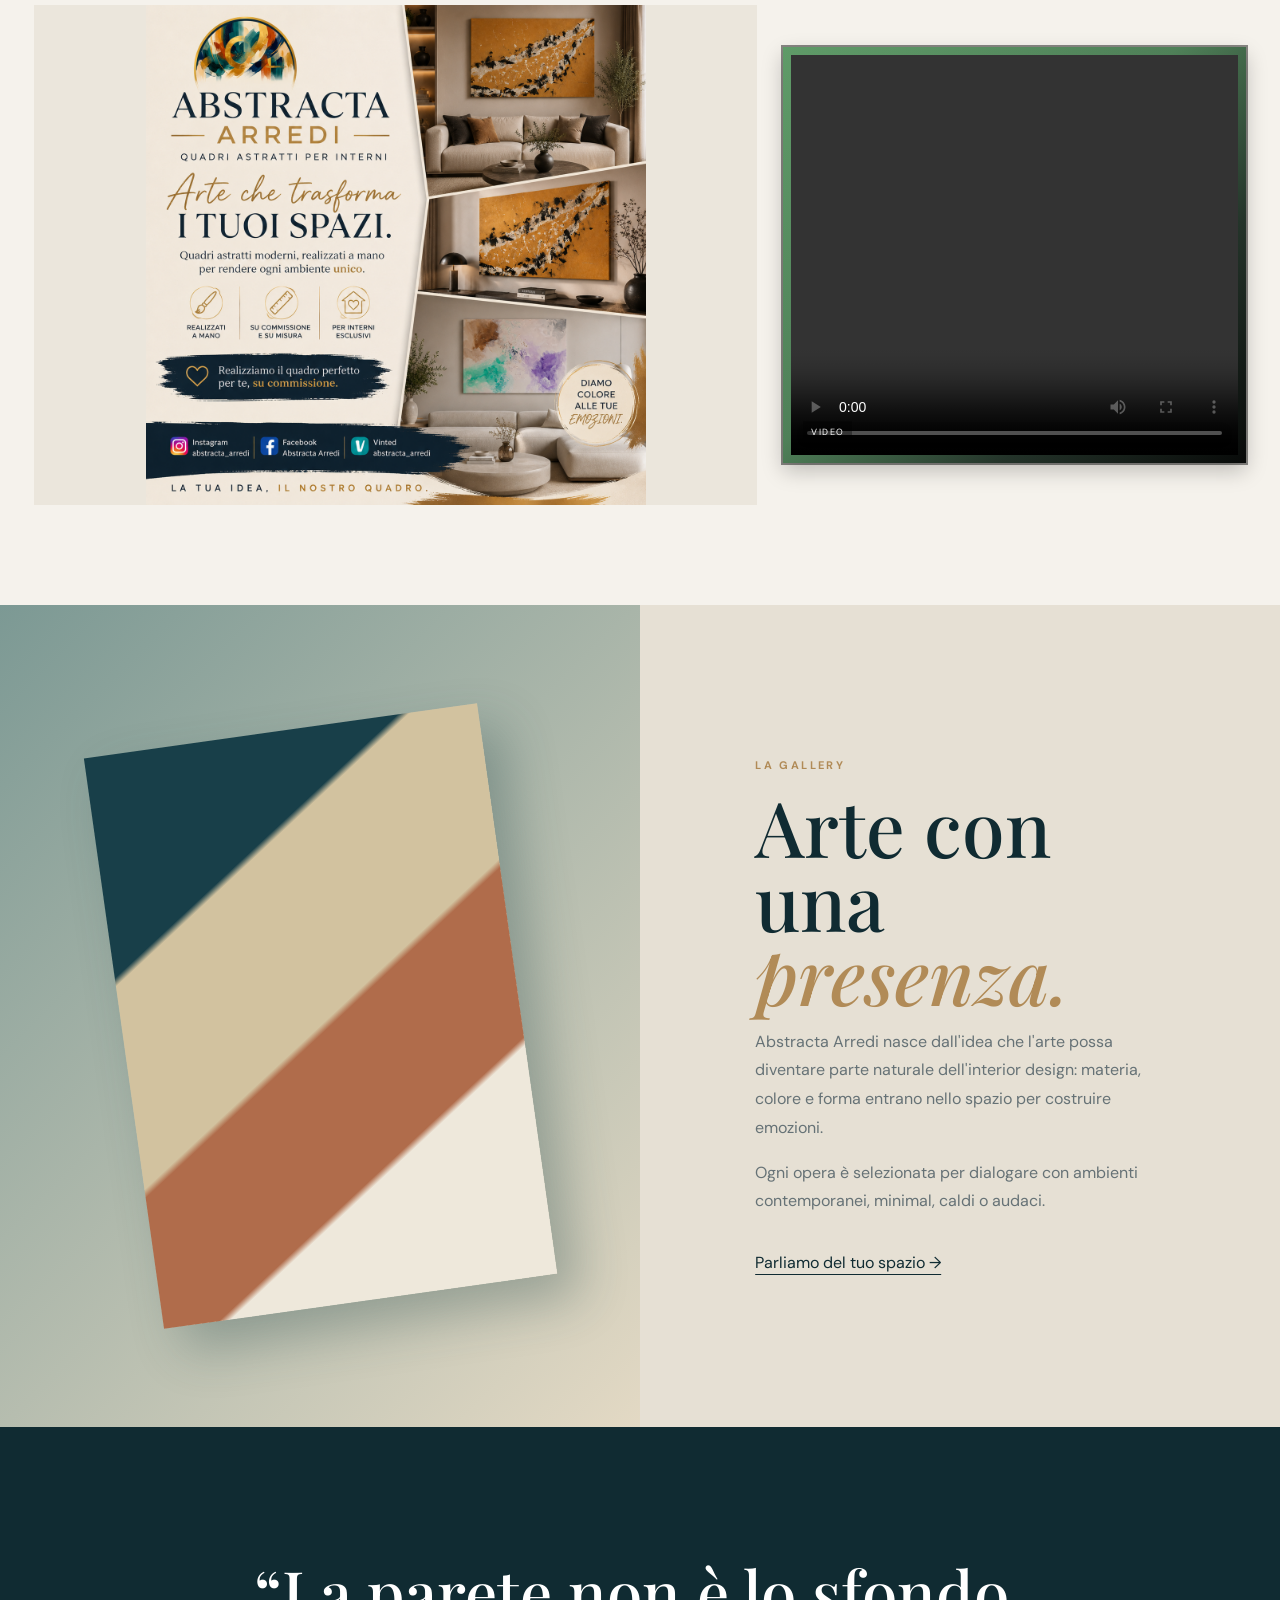
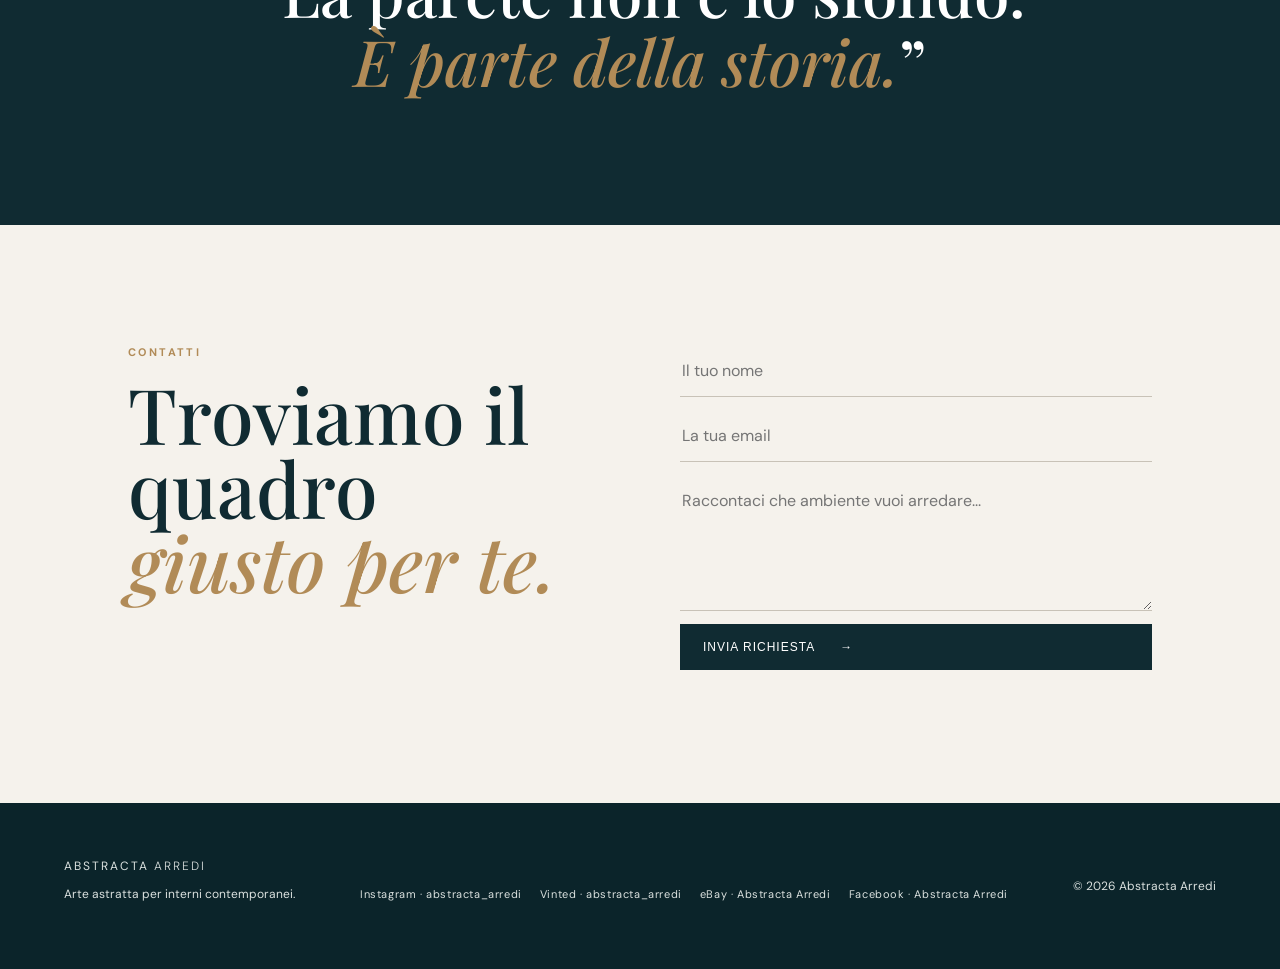
==== commit 1d7a8173: "Add files via upload" ====
--- a/index.html
+++ b/index.html
@@ -78,6 +78,10 @@
       <div class="product-img real-art"><img src="images/equilibrio.jpg" alt="Quadro astratto Equilibrio nel Caos, acrilico su tela, 70 x 50 cm"></div>
       <div class="product-info"><div><h3>Equilibrio nel Caos</h3><p>70 × 50 cm · Acrilico su tela</p><span class="details-link">Scopri l’opera →</span></div></div>
     </a>
+    <a class="product-card" href="oltre-il-confine.html">
+      <div class="product-img real-art"><img src="images/oltre-il-confine.jpg" alt="Quadro astratto Oltre il Confine, acrilico su tela, 100 x 70 cm"></div>
+      <div class="product-info"><div><h3>Oltre il Confine</h3><p>100 × 70 cm · Acrilico su tela</p><span class="details-link">Scopri l’opera →</span></div></div>
+    </a>
     <a class="product-card" href="sospesi-tra-i-silenzi.html">
       <div class="product-img real-art"><img src="images/sospesi.jpg" alt="Quadro astratto Sospesi tra i Silenzi, acrilico su tela, 80 x 60 cm"></div>
       <div class="product-info"><div><h3>Sospesi tra i Silenzi</h3><p>80 × 60 cm · Acrilico su tela</p><span class="details-link">Scopri l’opera →</span></div></div>
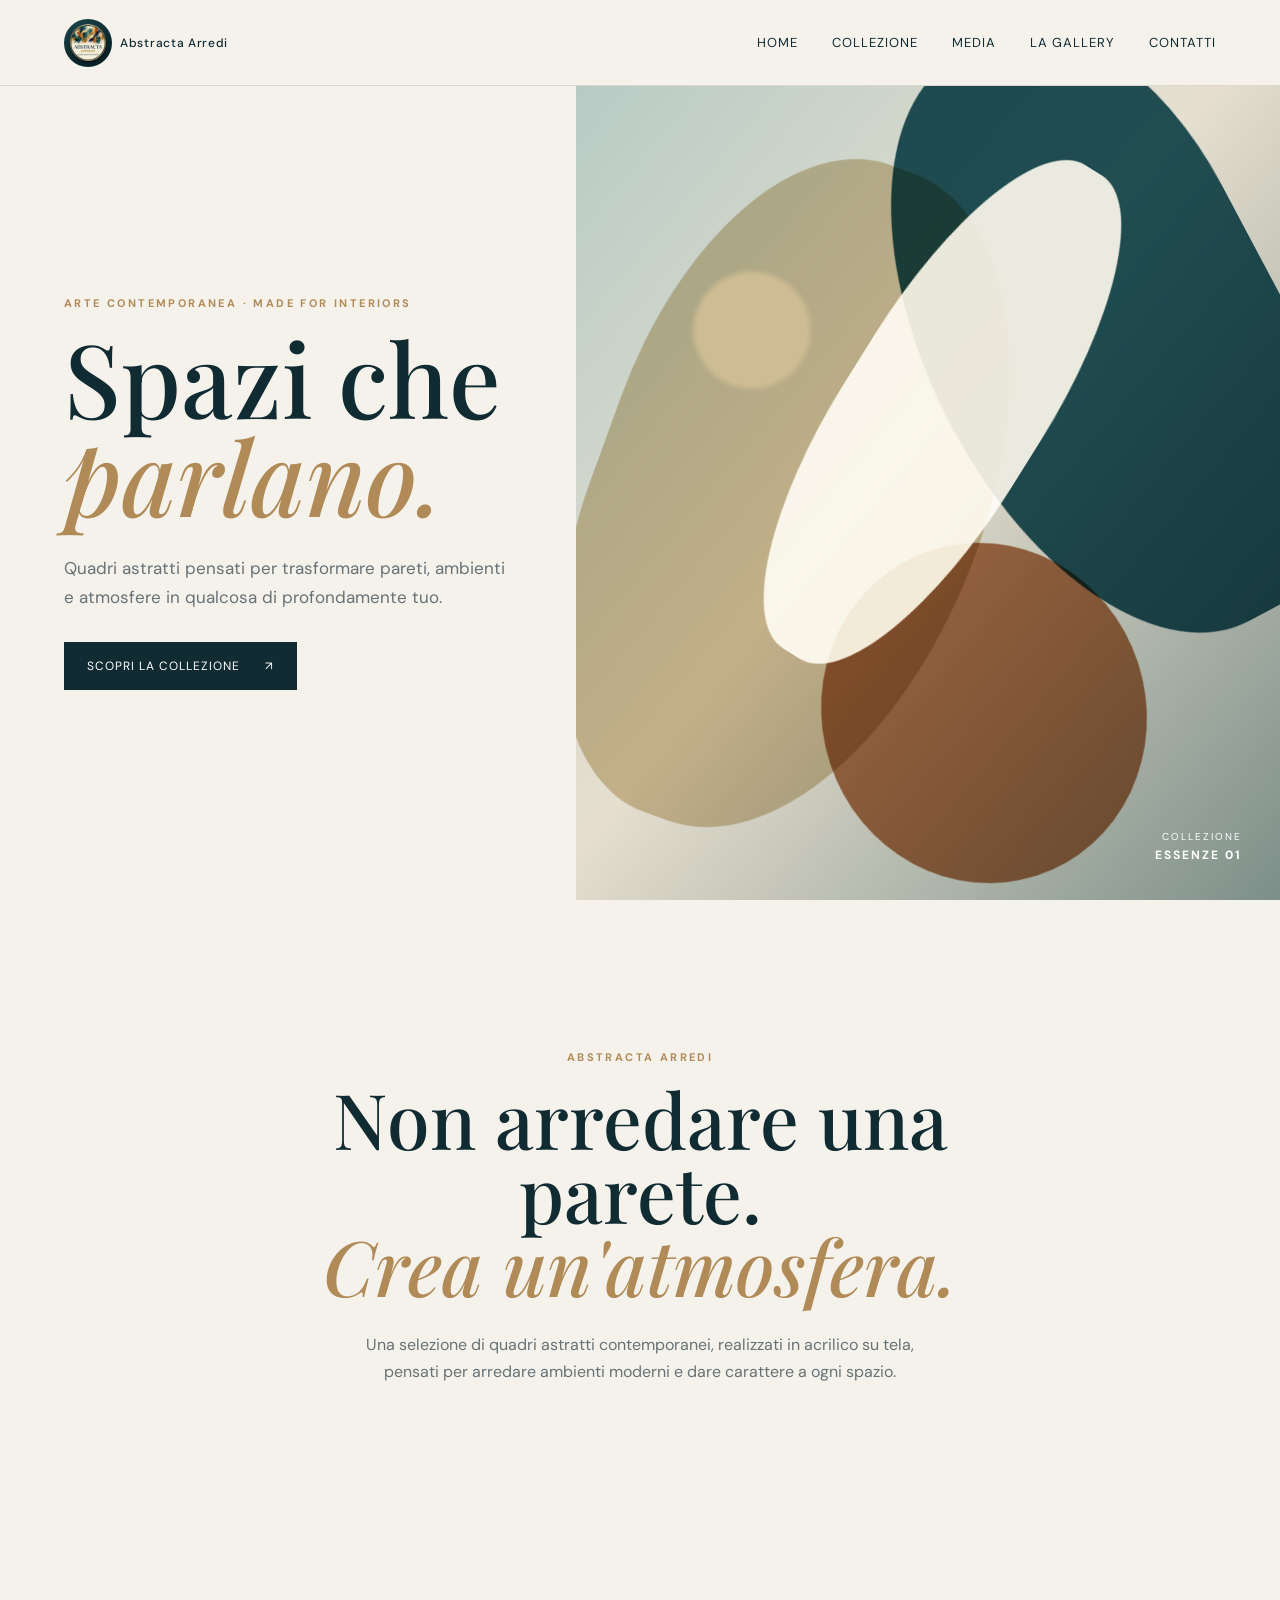
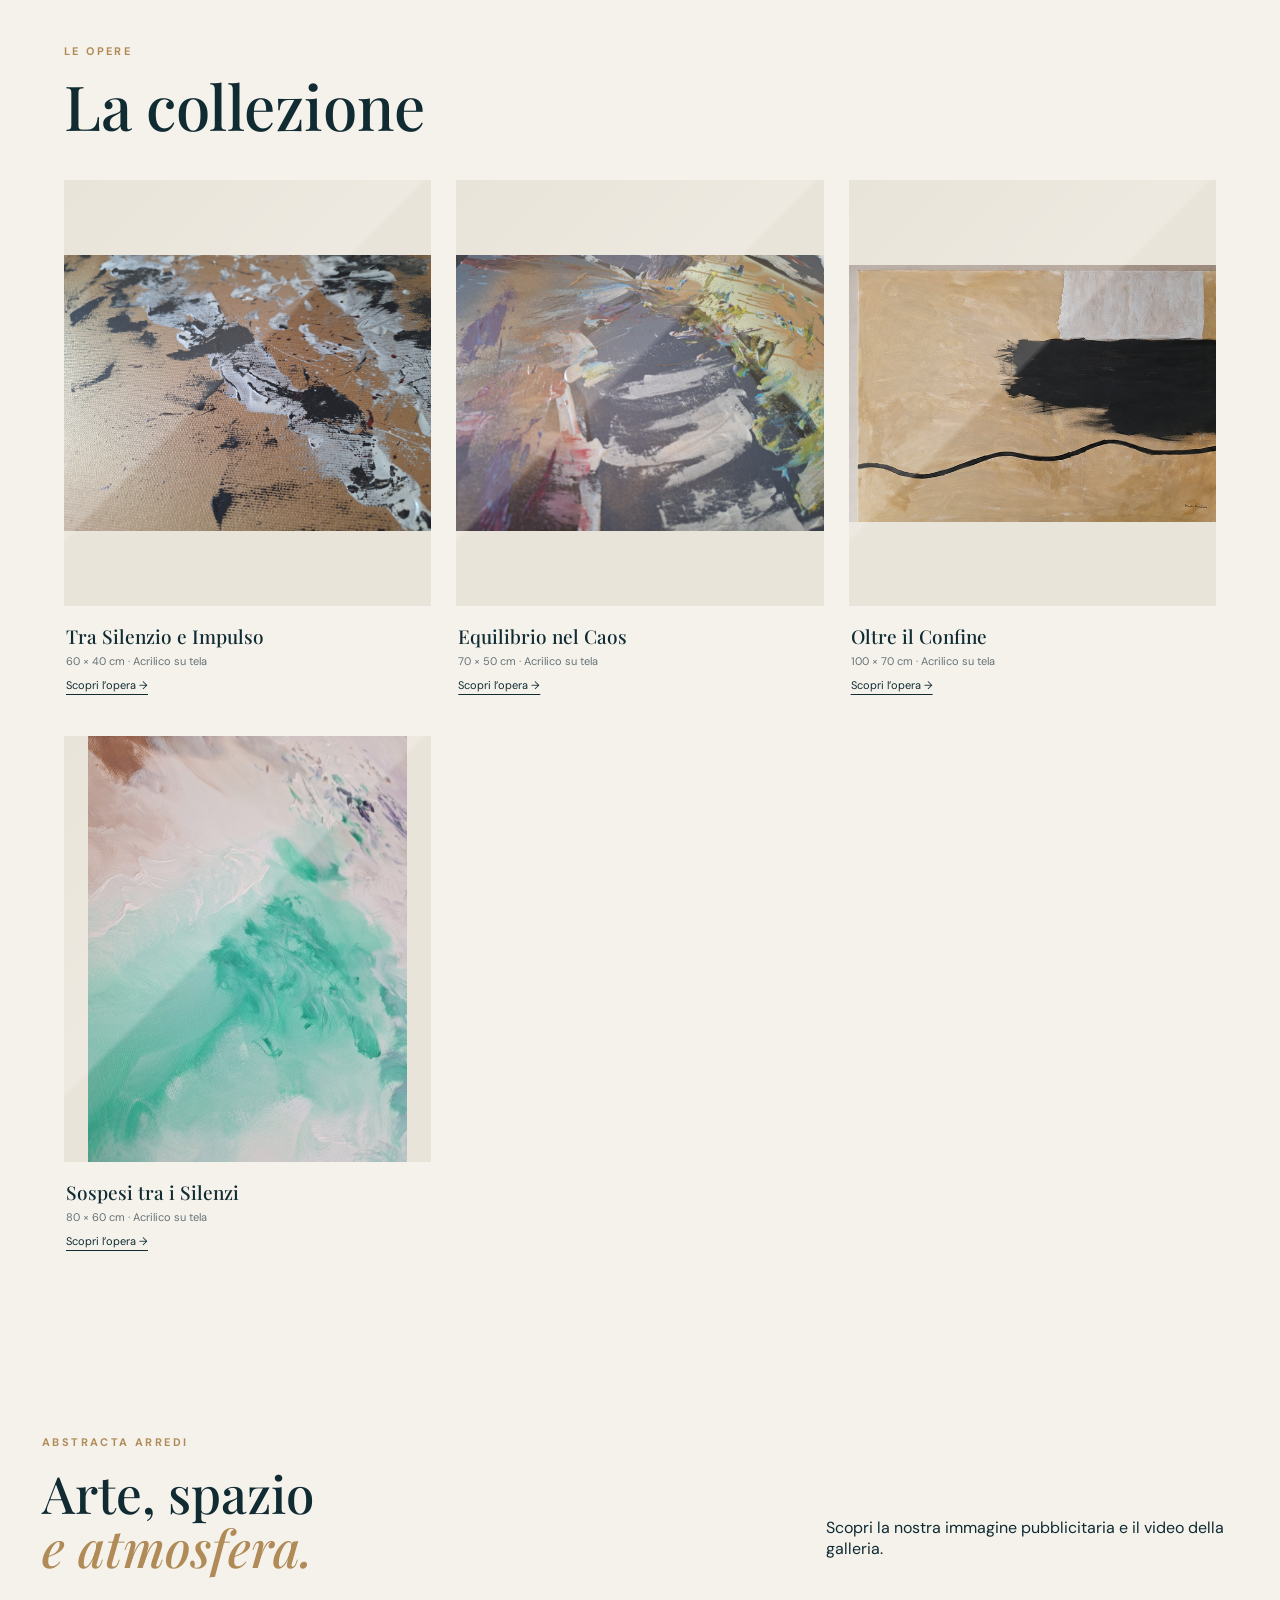
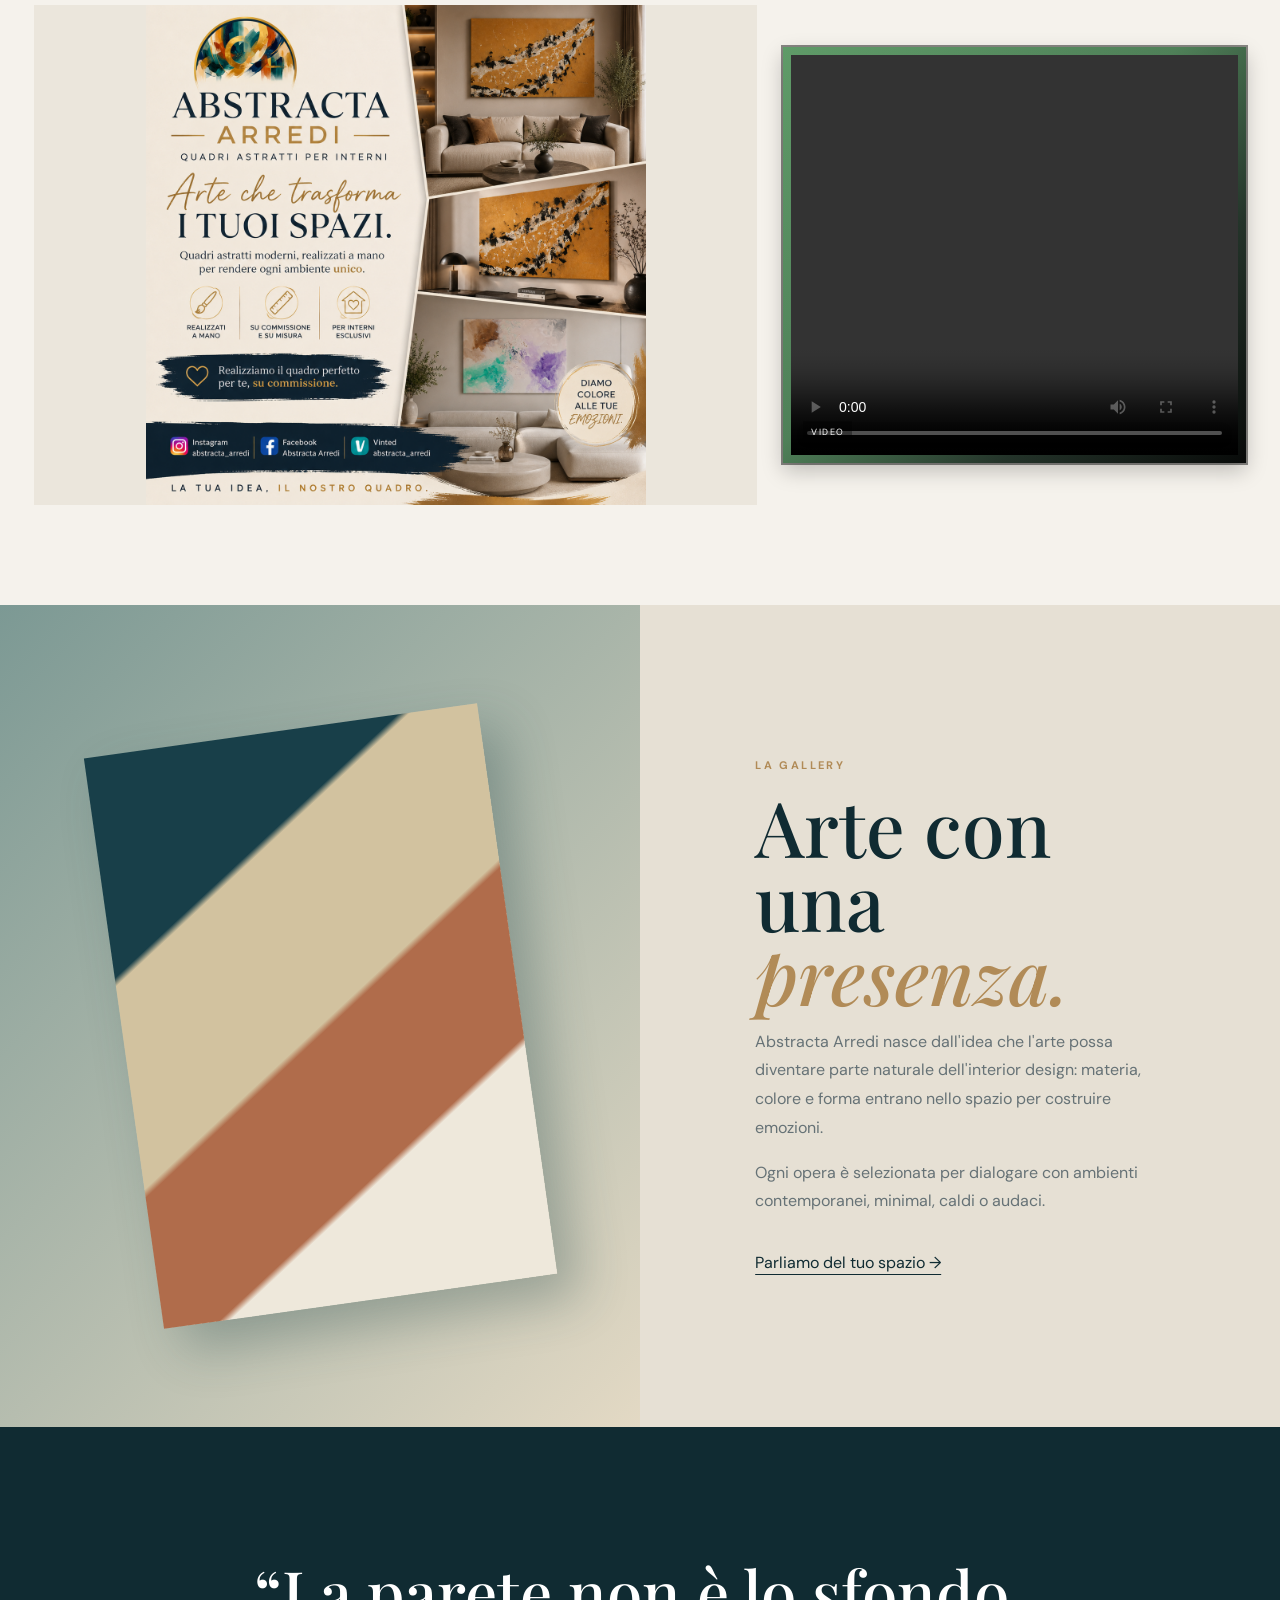
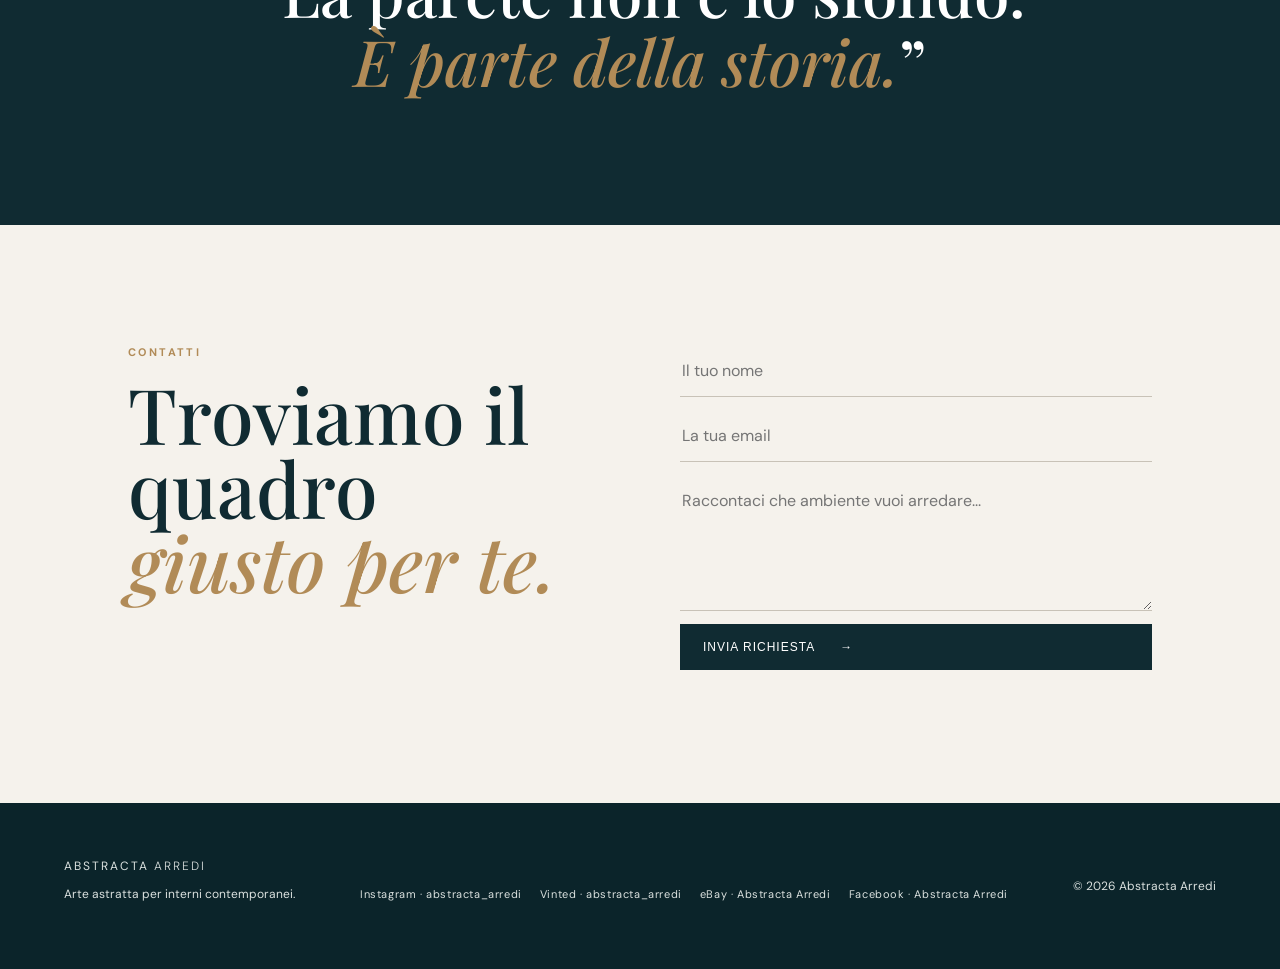
==== commit 53944012: "Add files via upload" ====
--- a/index.html
+++ b/index.html
@@ -144,10 +144,10 @@
     <p>Arte astratta per interni contemporanei.</p>
   </div>
   <div class="social-footer">
-    <a href="#" aria-label="Instagram">Instagram · abstracta_arredi</a>
-    <a href="#" aria-label="Vinted">Vinted · abstracta_arredi</a>
-    <a href="#" aria-label="eBay">eBay · Abstracta Arredi</a>
-    <a href="#" aria-label="Facebook">Facebook · Abstracta Arredi</a>
+    <a href="https://www.instagram.com/abstracta_arredi?igsi=YnFtbjFkZHp2MTc0" target="_blank" rel="noopener noreferrer" aria-label="Instagram">Instagram · abstracta_arredi</a>
+    <a href="https://www.vinted.it/member/3165218618" target="_blank" rel="noopener noreferrer" aria-label="Vinted">Vinted · abstracta_arredi</a>
+    <a href="https://www.ebay.it/usr/abstracta.quadr1" target="_blank" rel="noopener noreferrer" aria-label="eBay">eBay · Abstracta Arredi</a>
+    <a href="https://www.facebook.com/share/1MNGufJWpF/" target="_blank" rel="noopener noreferrer" aria-label="Facebook">Facebook · Abstracta Arredi</a>
   </div>
   <div class="footer-copy">© 2026 Abstracta Arredi</div>
 </footer>
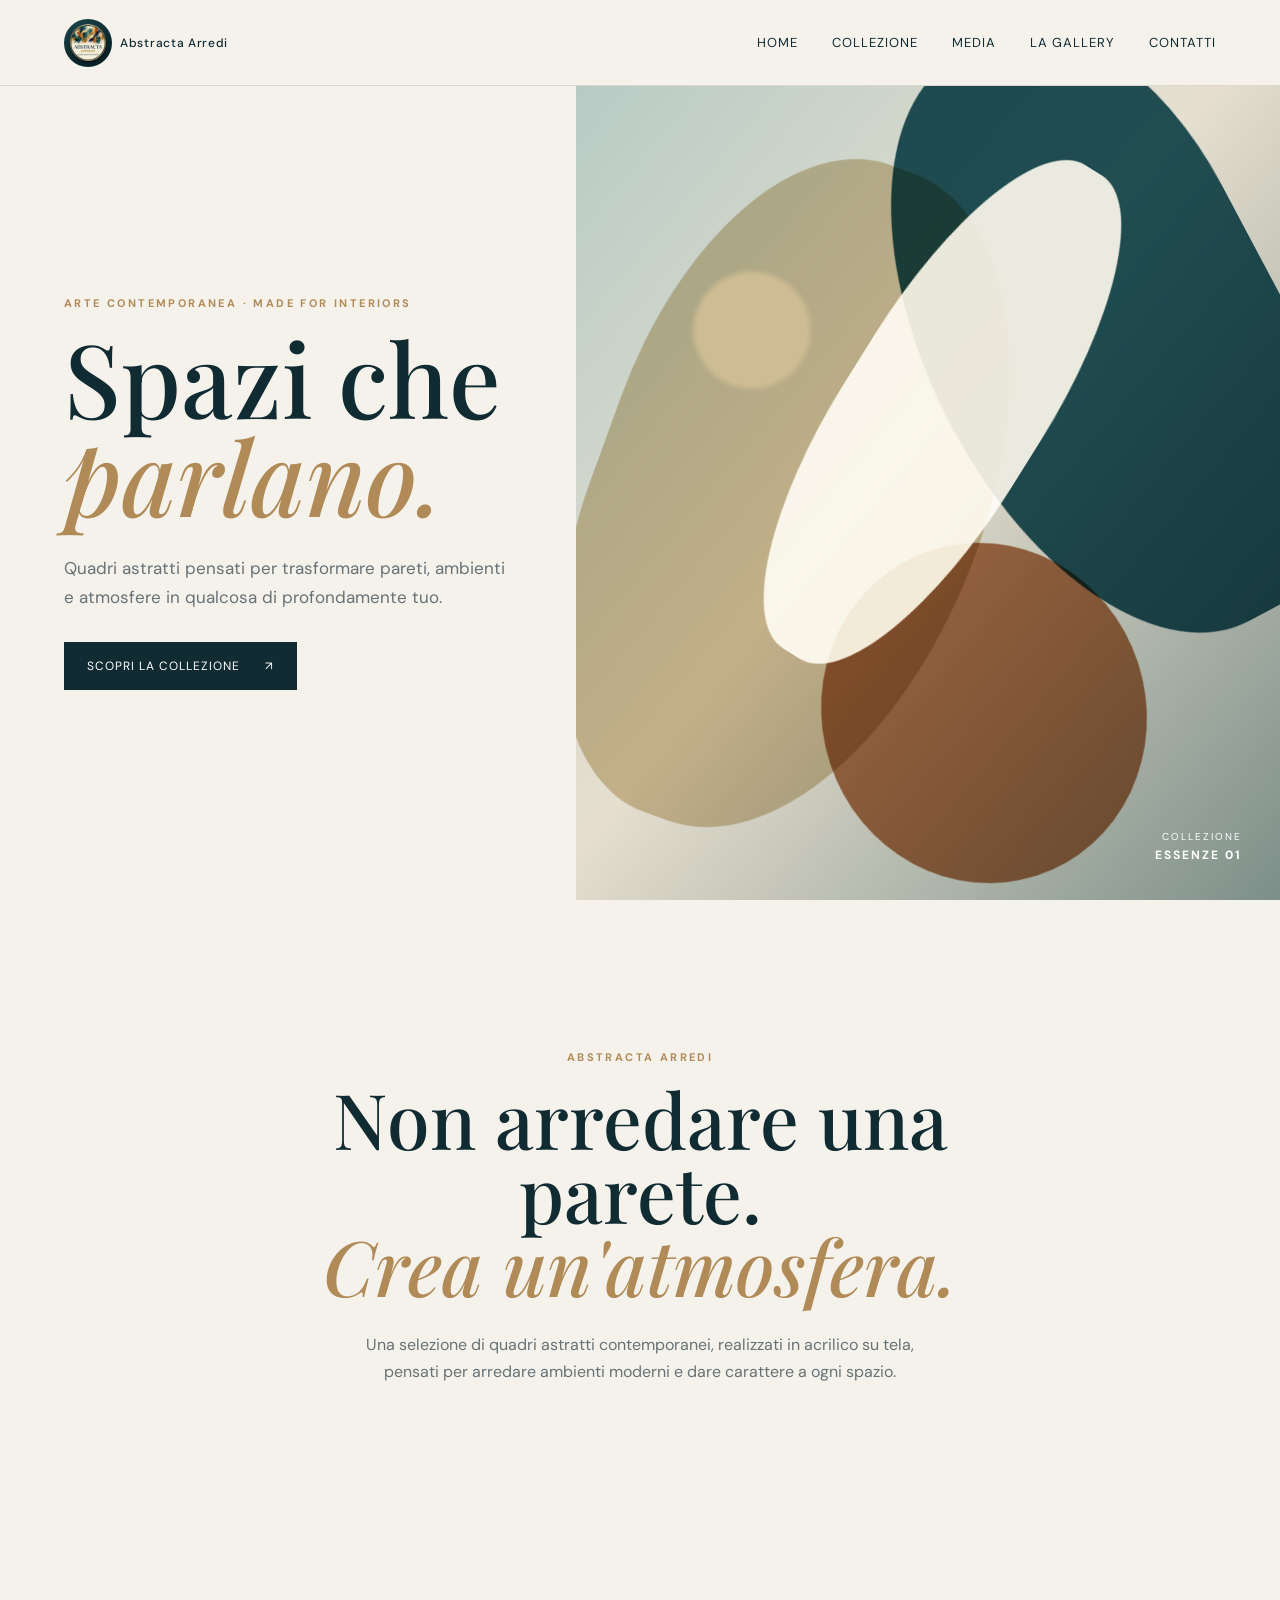
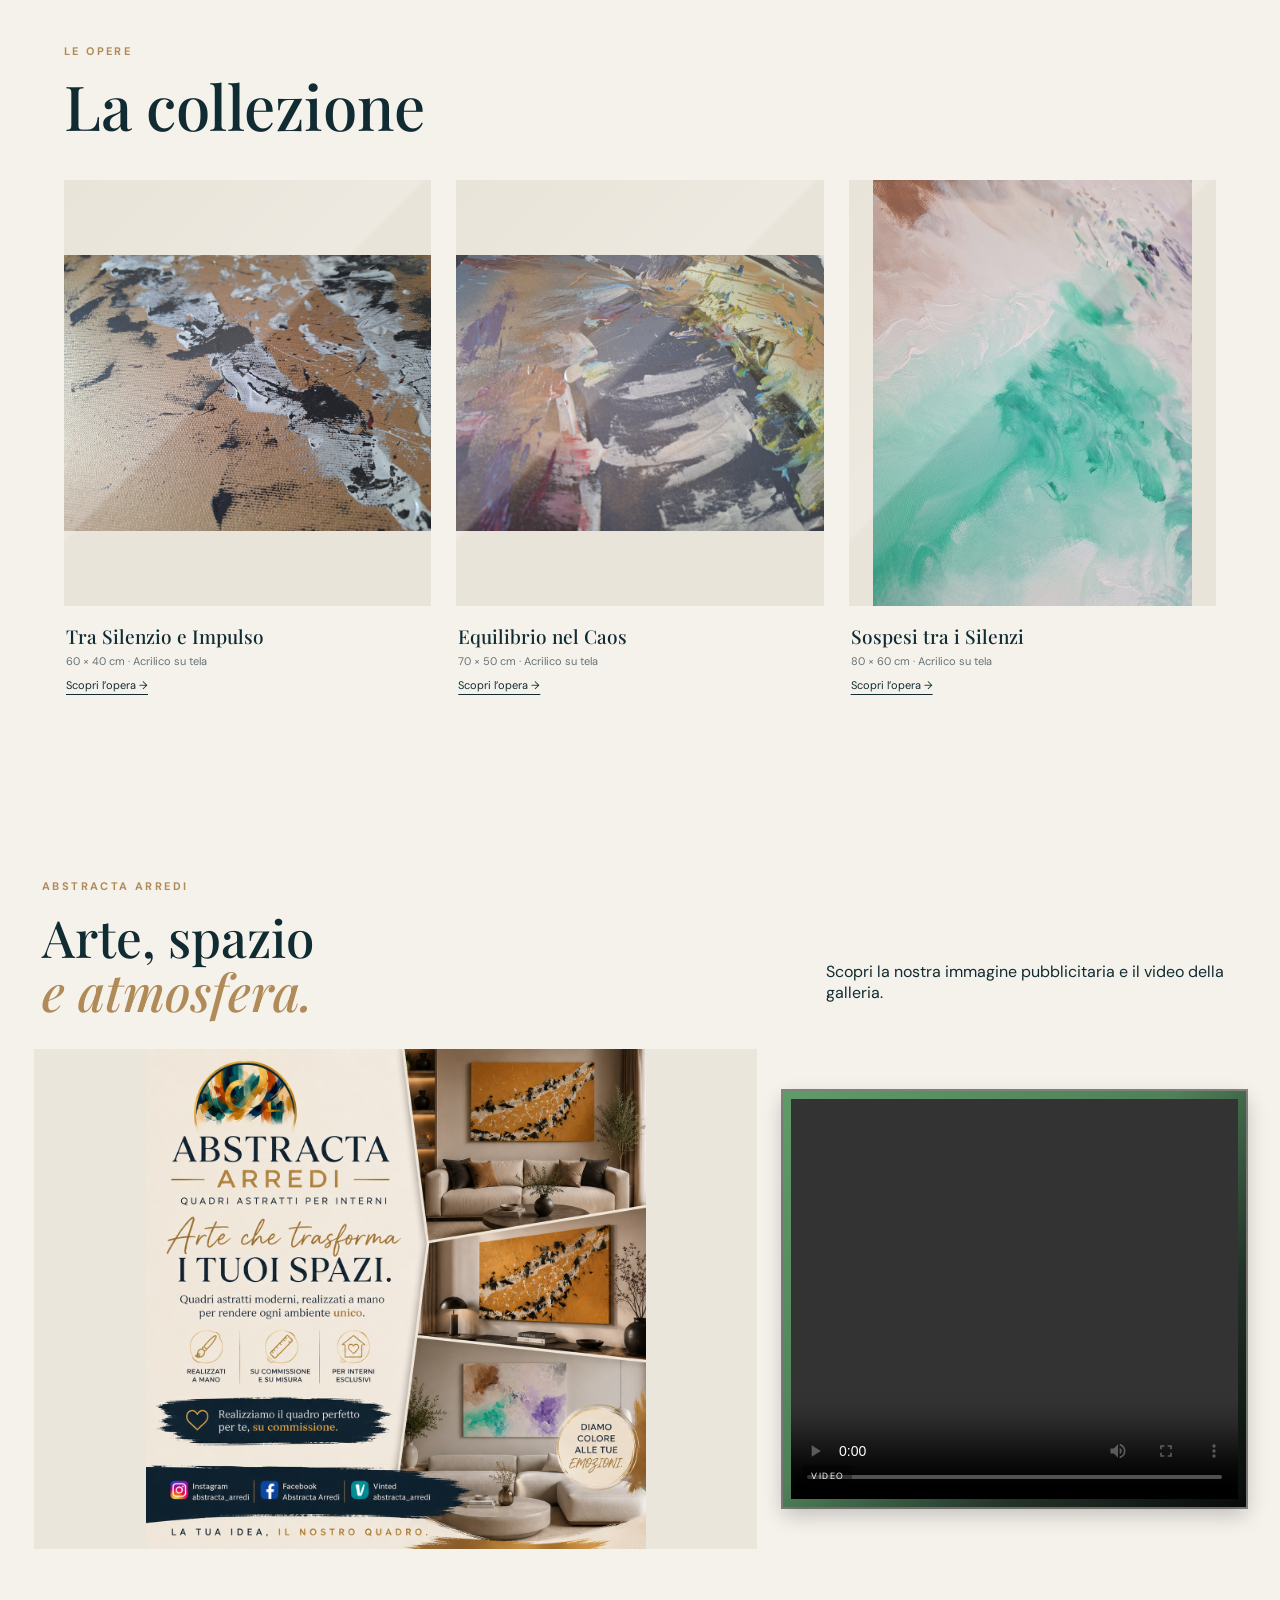
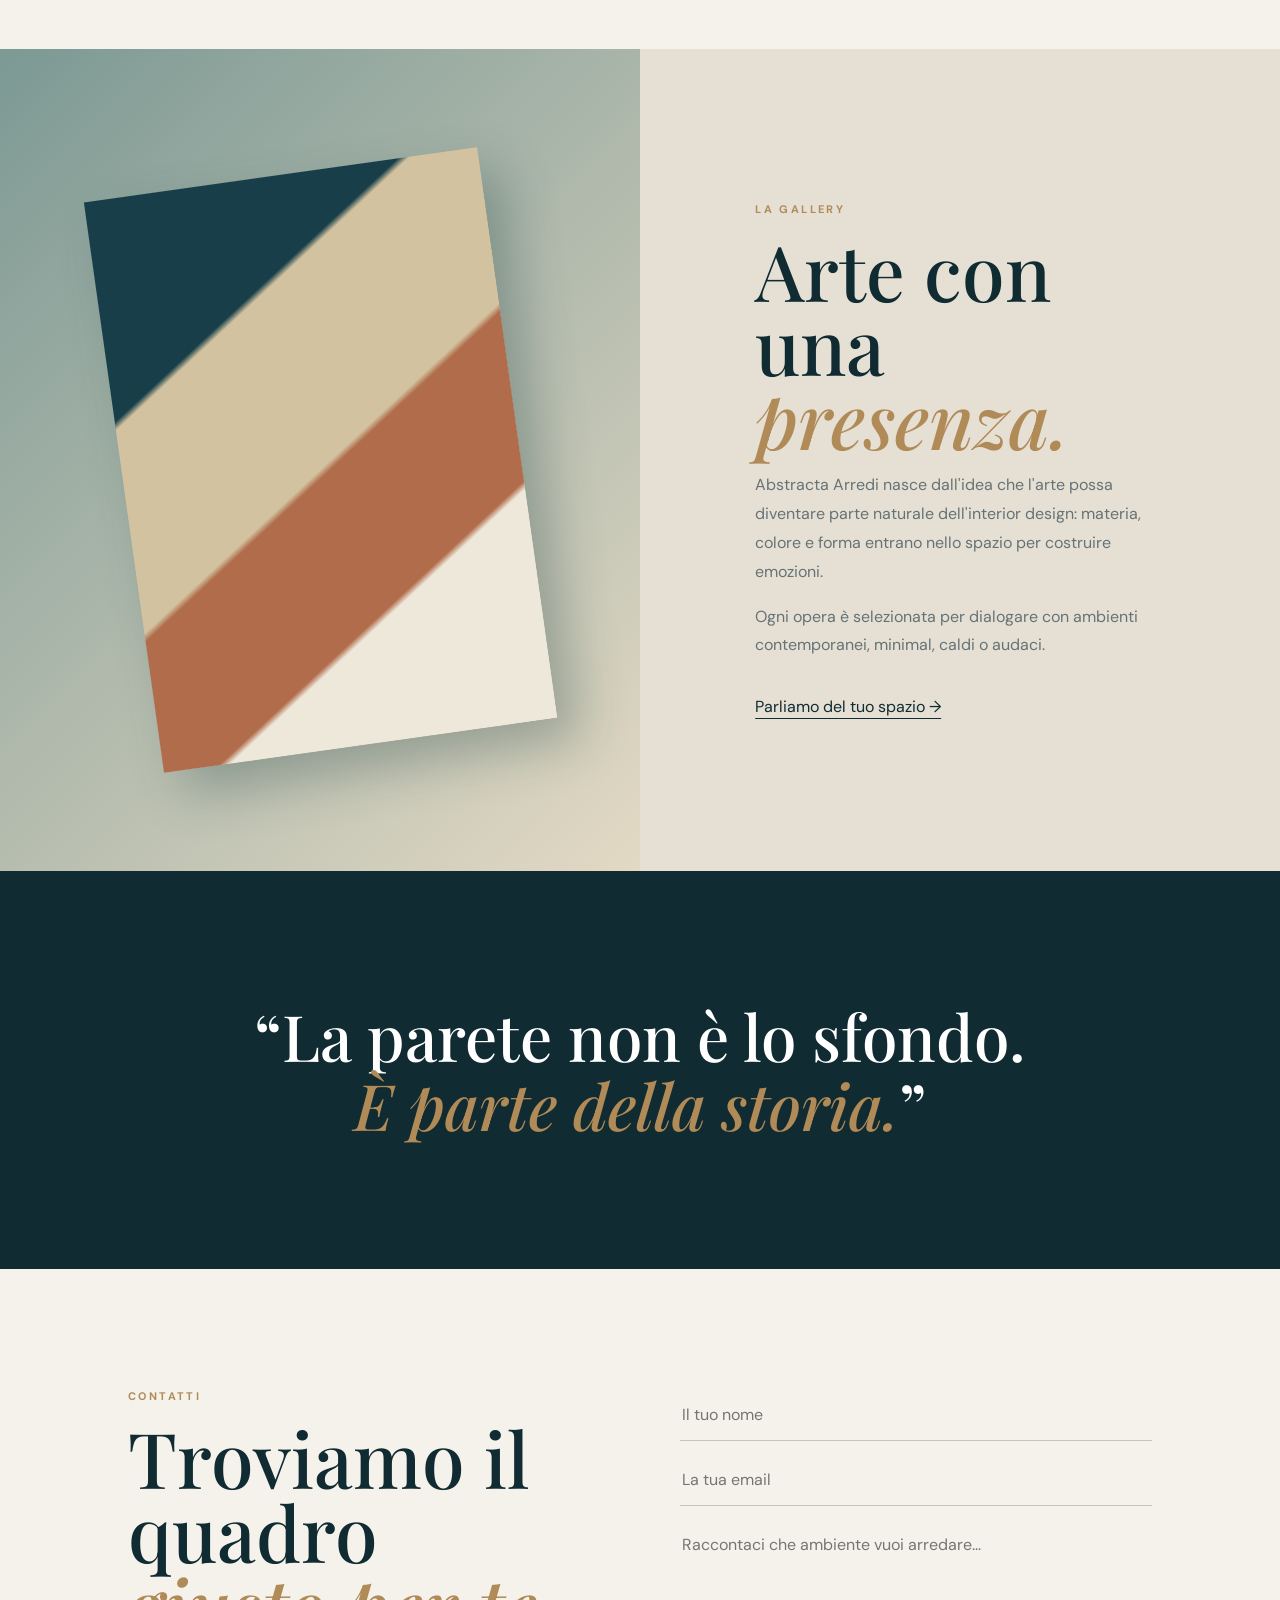
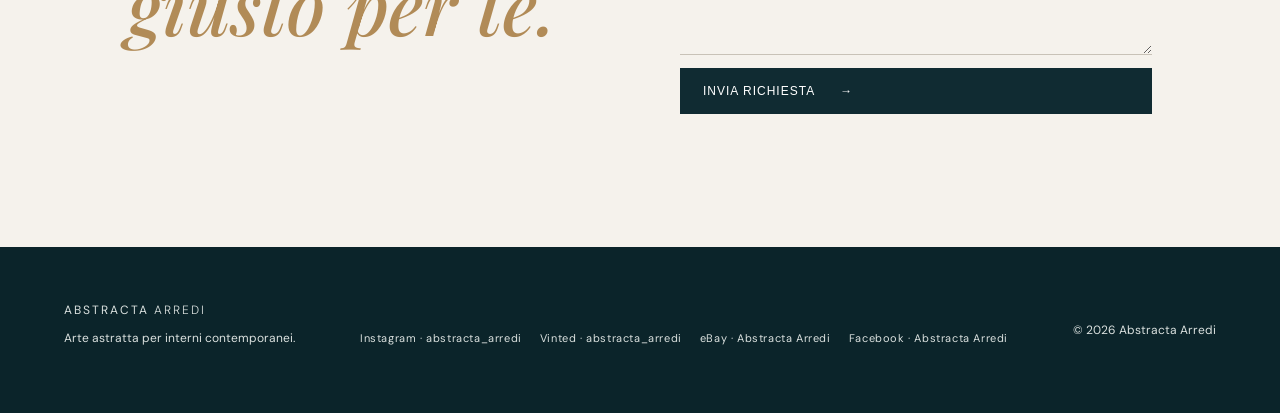
==== commit 58d54b22: "Add files via upload" ====
--- a/index.html
+++ b/index.html
@@ -5,7 +5,6 @@
   <meta name="viewport" content="width=device-width, initial-scale=1.0">
   <meta name="description" content="Abstracta Arredi: quadri astratti contemporanei e opere in acrilico su tela pensate per arredare soggiorni, camere e spazi moderni. Scopri la collezione.">
   <title>Abstracta Arredi | Quadri astratti contemporanei per interni</title>
-  <link rel="icon" type="image/x-icon" href="favicon.ico">
   <meta name="robots" content="index, follow">
   <link rel="canonical" href="https://abstracta-arredi.github.io/Abstracta-Arredi/">
   <meta property="og:type" content="website">
@@ -78,10 +77,6 @@
       <div class="product-img real-art"><img src="images/equilibrio.jpg" alt="Quadro astratto Equilibrio nel Caos, acrilico su tela, 70 x 50 cm"></div>
       <div class="product-info"><div><h3>Equilibrio nel Caos</h3><p>70 × 50 cm · Acrilico su tela</p><span class="details-link">Scopri l’opera →</span></div></div>
     </a>
-    <a class="product-card" href="oltre-il-confine.html">
-      <div class="product-img real-art"><img src="images/oltre-il-confine.jpg" alt="Quadro astratto Oltre il Confine, acrilico su tela, 100 x 70 cm"></div>
-      <div class="product-info"><div><h3>Oltre il Confine</h3><p>100 × 70 cm · Acrilico su tela</p><span class="details-link">Scopri l’opera →</span></div></div>
-    </a>
     <a class="product-card" href="sospesi-tra-i-silenzi.html">
       <div class="product-img real-art"><img src="images/sospesi.jpg" alt="Quadro astratto Sospesi tra i Silenzi, acrilico su tela, 80 x 60 cm"></div>
       <div class="product-info"><div><h3>Sospesi tra i Silenzi</h3><p>80 × 60 cm · Acrilico su tela</p><span class="details-link">Scopri l’opera →</span></div></div>
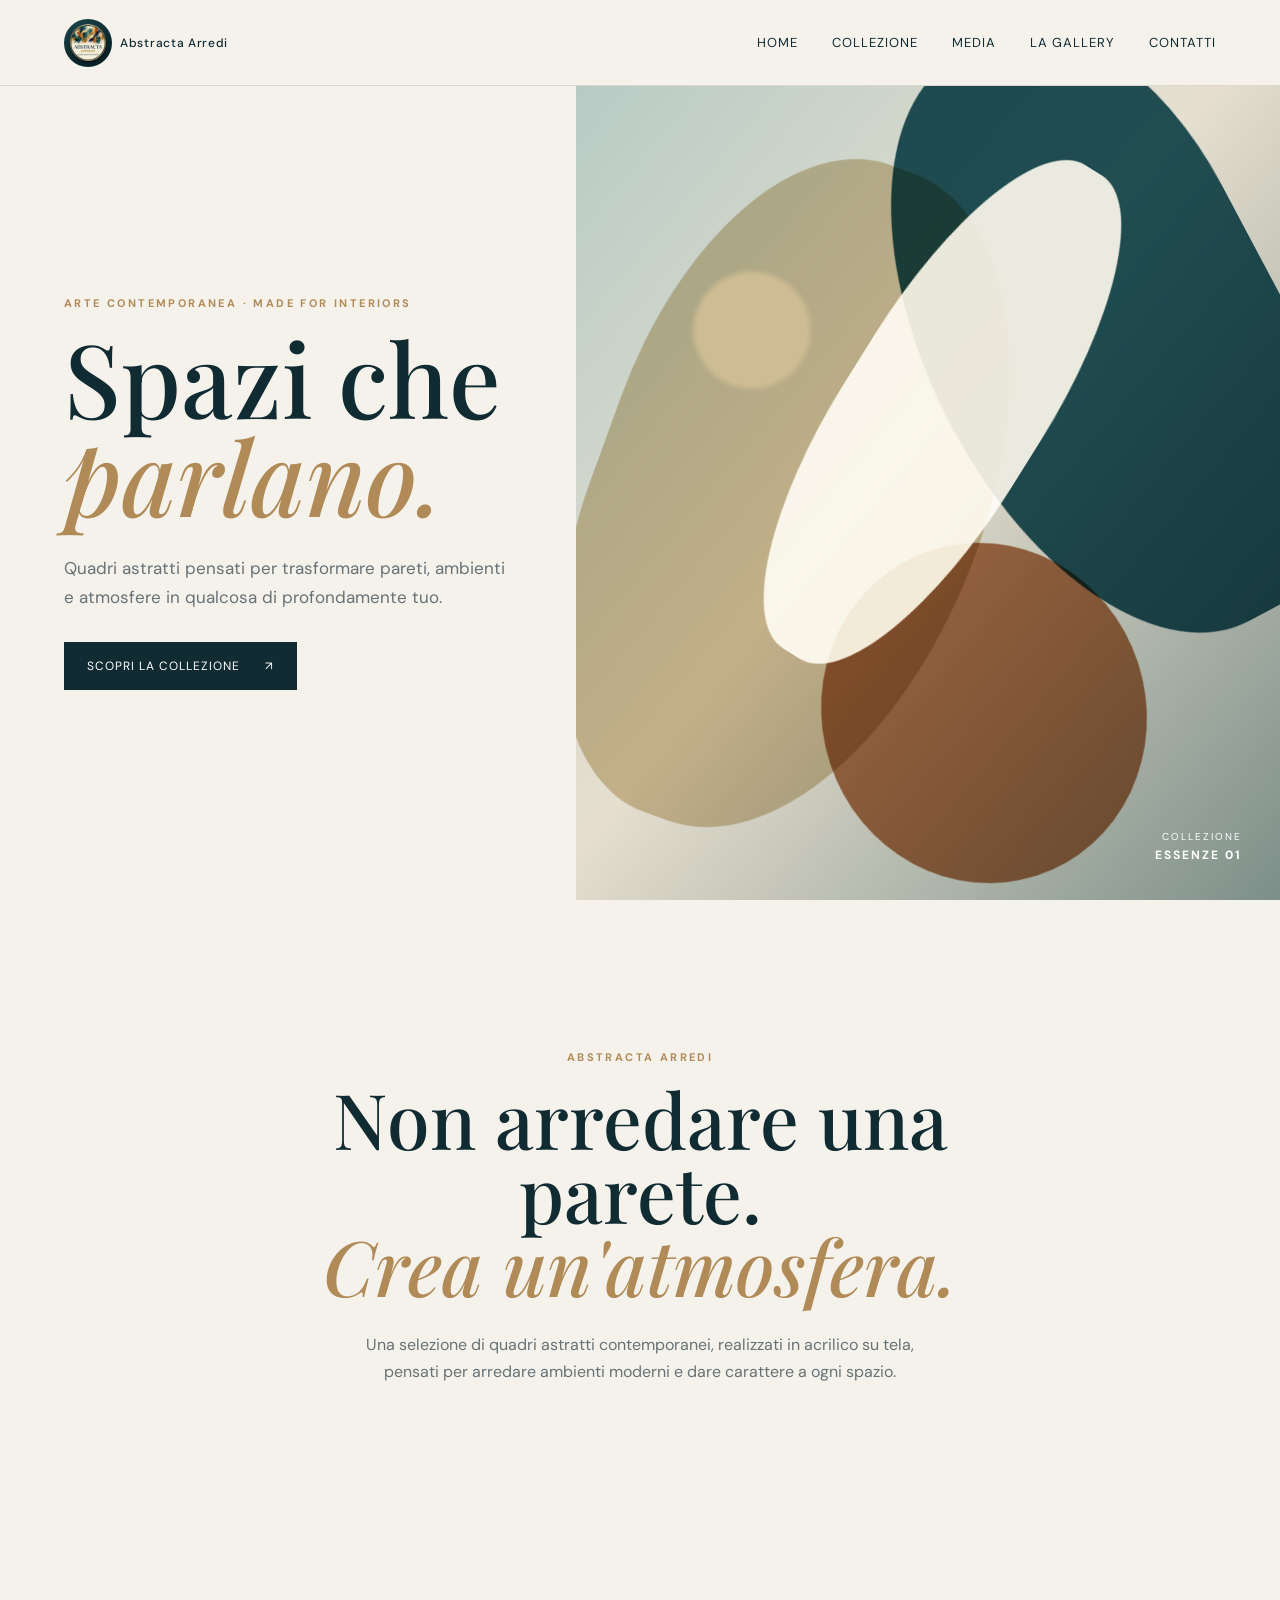
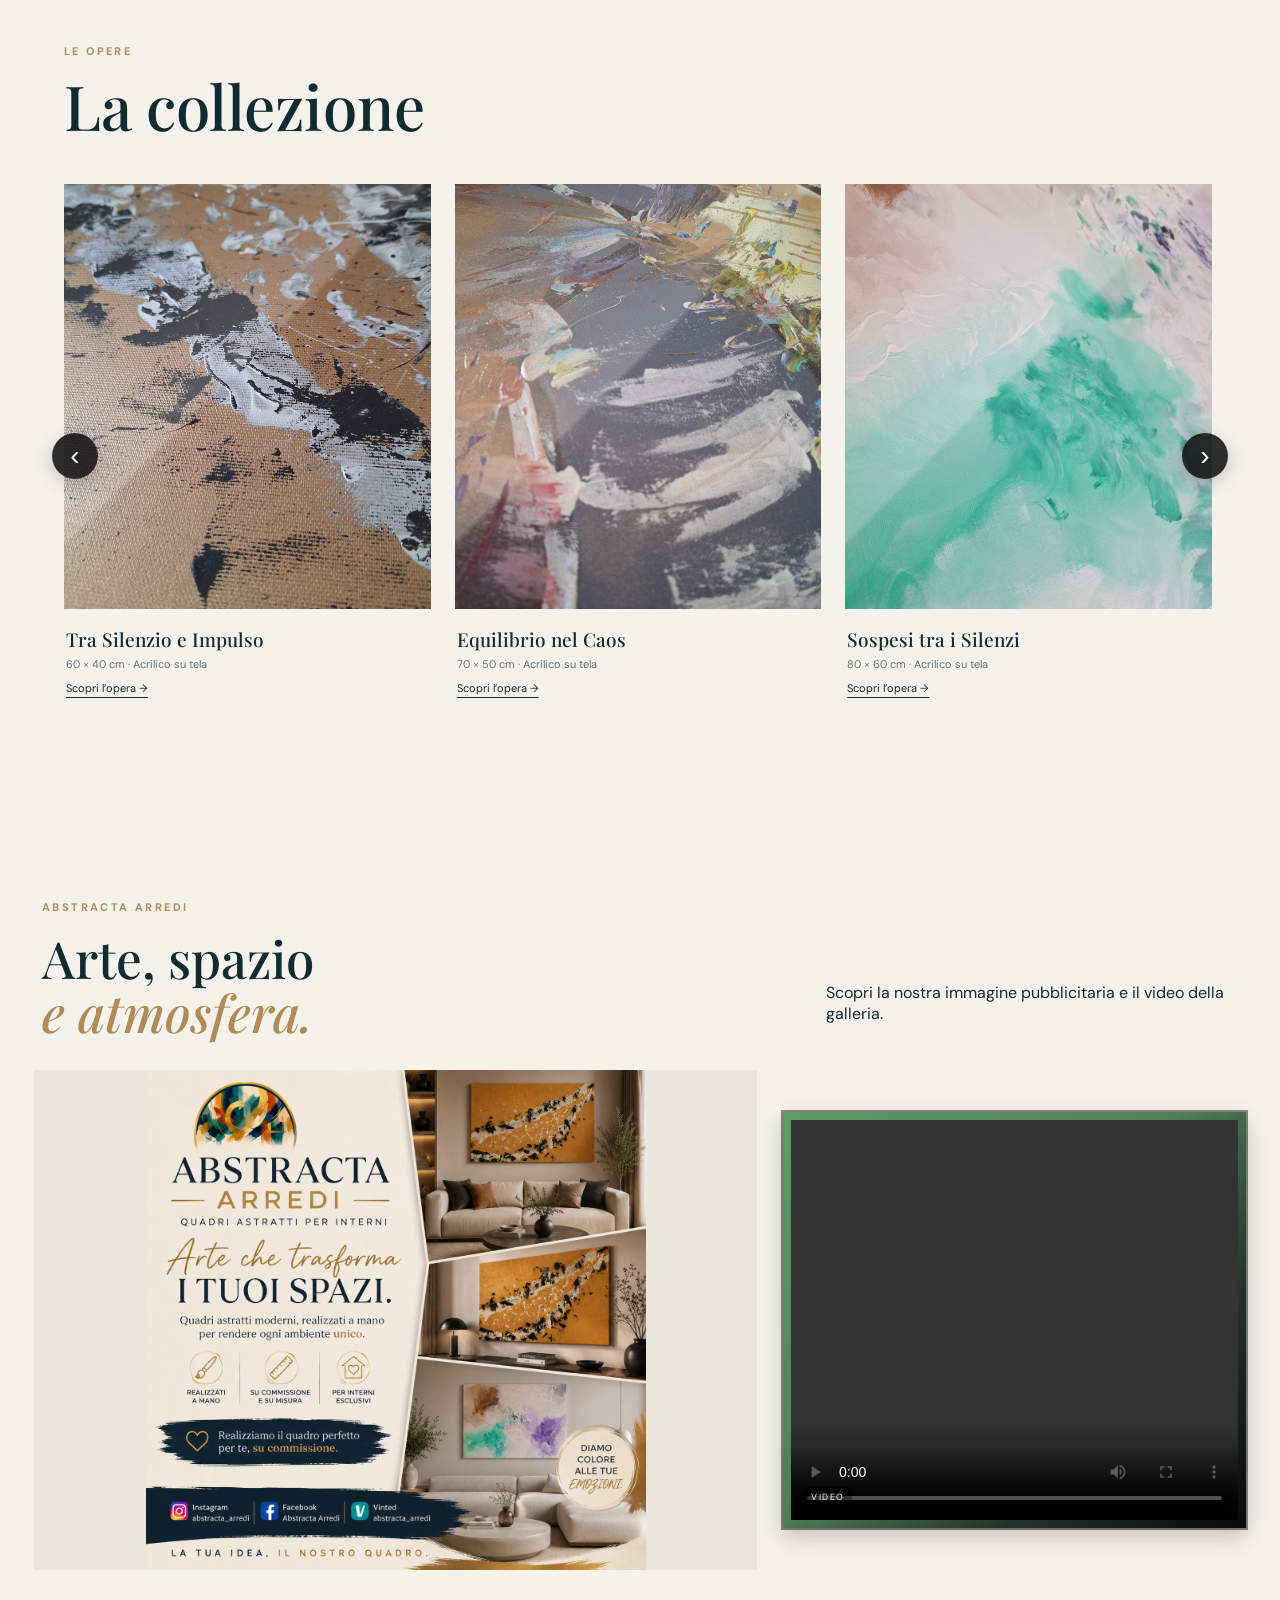
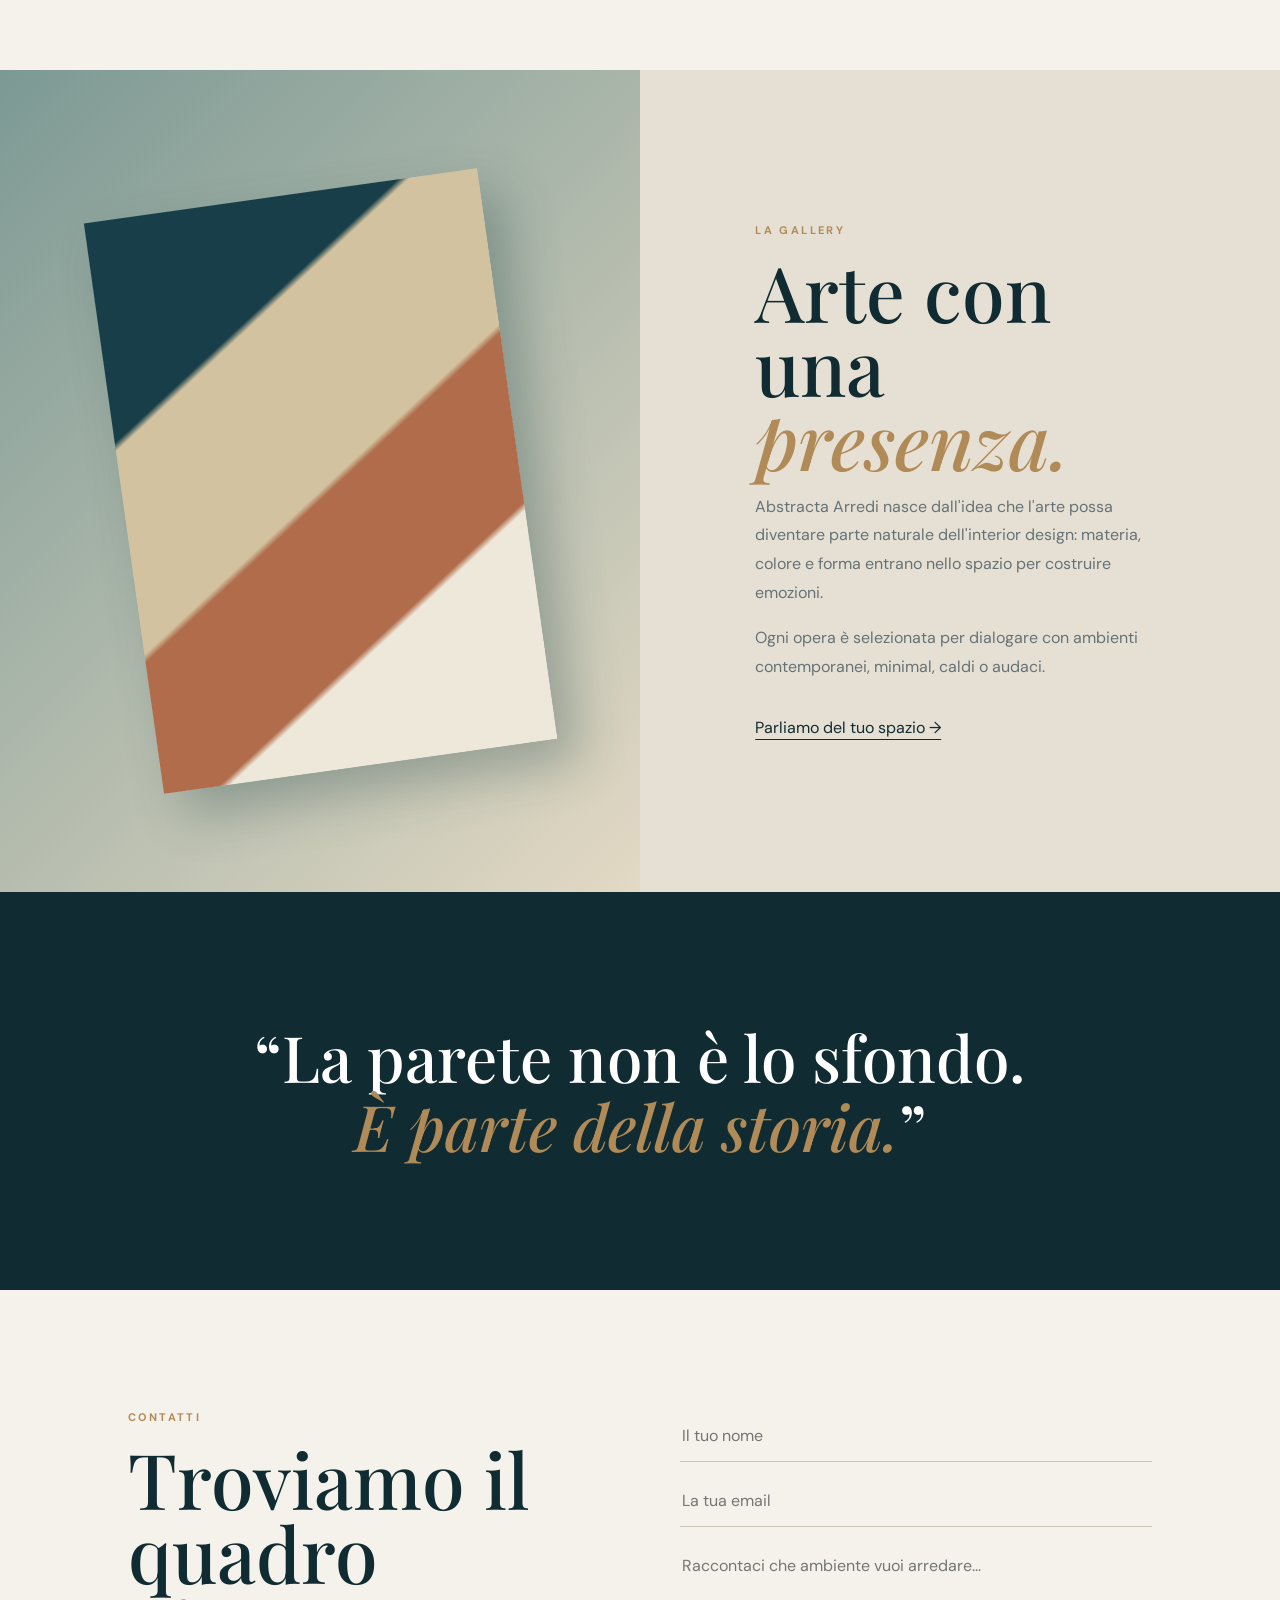
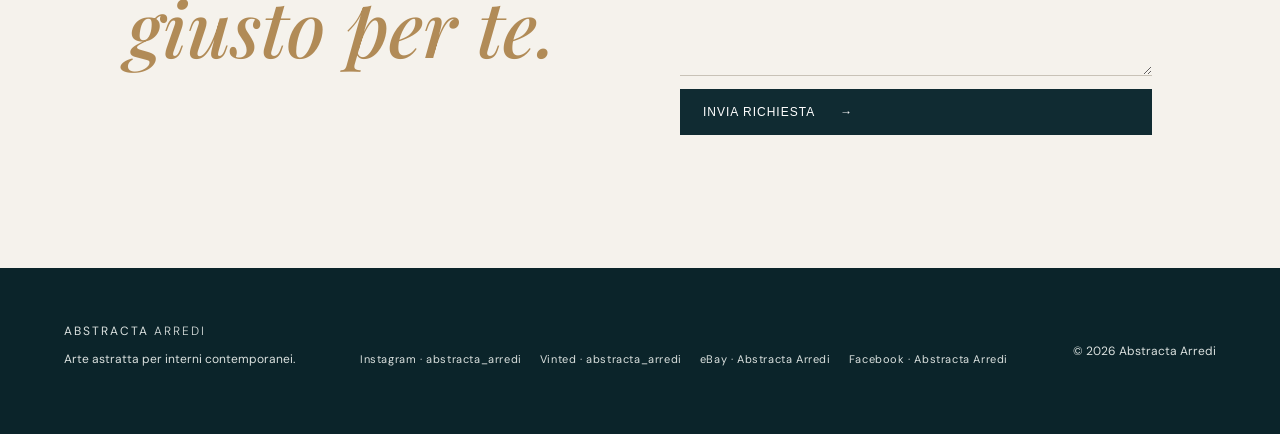
==== commit 2ac18198: "Add files via upload" ====
--- a/index.html
+++ b/index.html
@@ -16,6 +16,27 @@
   <link rel="preconnect" href="https://fonts.gstatic.com" crossorigin>
   <link href="https://fonts.googleapis.com/css2?family=DM+Sans:wght@400;500;600;700&family=Playfair+Display:wght@500;600&display=swap" rel="stylesheet">
   <link rel="stylesheet" href="style.css">
+  <style>
+    /* Carosello collezione */
+    .collection .products-wrap{position:relative;width:100%;}
+    .collection .products{display:flex !important;flex-wrap:nowrap !important;overflow:hidden !important;gap:24px;scroll-behavior:smooth;scroll-snap-type:x mandatory;padding:4px 2px 18px;box-sizing:border-box;}
+    .collection .product-card{flex:0 0 calc((100% - 48px)/3);min-width:0;scroll-snap-align:start;box-sizing:border-box;}
+    .collection .product-img img{display:block;width:100%;height:100%;object-fit:cover;}
+    .collection .carousel-arrow{position:absolute;top:50%;transform:translateY(-50%);z-index:5;width:46px;height:46px;border:0;border-radius:50%;background:rgba(20,20,20,.88);color:#fff;font-size:28px;line-height:1;cursor:pointer;display:flex;align-items:center;justify-content:center;box-shadow:0 5px 18px rgba(0,0,0,.2);}
+    .collection .carousel-arrow:hover{transform:translateY(-50%) scale(1.06);}
+    .collection .carousel-prev{left:-12px;}
+    .collection .carousel-next{right:-12px;}
+    @media (max-width:900px){
+      .collection .product-card{flex-basis:calc((100% - 24px)/2);}
+    }
+    @media (max-width:600px){
+      .collection .products{gap:14px;padding-left:0;padding-right:0;}
+      .collection .product-card{flex-basis:100%;}
+      .collection .carousel-arrow{width:40px;height:40px;font-size:24px;}
+      .collection .carousel-prev{left:6px;}
+      .collection .carousel-next{right:6px;}
+    }
+  </style>
 
   <script type="application/ld+json">
   {
@@ -68,19 +89,27 @@
 
 <section id="collezione" class="collection">
   <div class="section-head"><div><p class="eyebrow">LE OPERE</p><h2>La collezione</h2></div></div>
-  <div class="products">
-    <a class="product-card" href="tra-silenzio-e-impulso.html">
-      <div class="product-img real-art"><img src="images/silenzio-dettaglio.jpg" alt="Quadro astratto Tra Silenzio e Impulso, acrilico su tela, 60 x 40 cm"></div>
-      <div class="product-info"><div><h3>Tra Silenzio e Impulso</h3><p>60 × 40 cm · Acrilico su tela</p><span class="details-link">Scopri l’opera →</span></div></div>
-    </a>
-    <a class="product-card" href="equilibrio-nel-caos.html">
-      <div class="product-img real-art"><img src="images/equilibrio.jpg" alt="Quadro astratto Equilibrio nel Caos, acrilico su tela, 70 x 50 cm"></div>
-      <div class="product-info"><div><h3>Equilibrio nel Caos</h3><p>70 × 50 cm · Acrilico su tela</p><span class="details-link">Scopri l’opera →</span></div></div>
-    </a>
-    <a class="product-card" href="sospesi-tra-i-silenzi.html">
-      <div class="product-img real-art"><img src="images/sospesi.jpg" alt="Quadro astratto Sospesi tra i Silenzi, acrilico su tela, 80 x 60 cm"></div>
-      <div class="product-info"><div><h3>Sospesi tra i Silenzi</h3><p>80 × 60 cm · Acrilico su tela</p><span class="details-link">Scopri l’opera →</span></div></div>
-    </a>
+  <div class="products-wrap">
+    <button class="carousel-arrow carousel-prev" type="button" aria-label="Opera precedente">‹</button>
+    <div class="products" id="collectionCarousel">
+      <a class="product-card" href="tra-silenzio-e-impulso.html">
+        <div class="product-img real-art"><img src="images/silenzio-dettaglio.jpg" alt="Quadro astratto Tra Silenzio e Impulso, acrilico su tela, 60 x 40 cm"></div>
+        <div class="product-info"><div><h3>Tra Silenzio e Impulso</h3><p>60 × 40 cm · Acrilico su tela</p><span class="details-link">Scopri l’opera →</span></div></div>
+      </a>
+      <a class="product-card" href="equilibrio-nel-caos.html">
+        <div class="product-img real-art"><img src="images/equilibrio.jpg" alt="Quadro astratto Equilibrio nel Caos, acrilico su tela, 70 x 50 cm"></div>
+        <div class="product-info"><div><h3>Equilibrio nel Caos</h3><p>70 × 50 cm · Acrilico su tela</p><span class="details-link">Scopri l’opera →</span></div></div>
+      </a>
+      <a class="product-card" href="sospesi-tra-i-silenzi.html">
+        <div class="product-img real-art"><img src="images/sospesi.jpg" alt="Quadro astratto Sospesi tra i Silenzi, acrilico su tela, 80 x 60 cm"></div>
+        <div class="product-info"><div><h3>Sospesi tra i Silenzi</h3><p>80 × 60 cm · Acrilico su tela</p><span class="details-link">Scopri l’opera →</span></div></div>
+      </a>
+      <a class="product-card" href="oltre-il-confine.html">
+        <div class="product-img real-art"><img src="images/oltre-il-confine.jpg" alt="Oltre il Confine, acrilico su tela, 100 x 70 cm"></div>
+        <div class="product-info"><div><h3>Oltre il Confine</h3><p>100 × 70 cm · Acrilico su tela</p><span class="details-link">Scopri l’opera →</span></div></div>
+      </a>
+    </div>
+    <button class="carousel-arrow carousel-next" type="button" aria-label="Opera successiva">›</button>
   </div>
 </section>
 <section class="media-showcase" id="media">
@@ -139,12 +168,36 @@
     <p>Arte astratta per interni contemporanei.</p>
   </div>
   <div class="social-footer">
-    <a href="https://www.instagram.com/abstracta_arredi?igsi=YnFtbjFkZHp2MTc0" target="_blank" rel="noopener noreferrer" aria-label="Instagram">Instagram · abstracta_arredi</a>
-    <a href="https://www.vinted.it/member/3165218618" target="_blank" rel="noopener noreferrer" aria-label="Vinted">Vinted · abstracta_arredi</a>
-    <a href="https://www.ebay.it/usr/abstracta.quadr1" target="_blank" rel="noopener noreferrer" aria-label="eBay">eBay · Abstracta Arredi</a>
-    <a href="https://www.facebook.com/share/1MNGufJWpF/" target="_blank" rel="noopener noreferrer" aria-label="Facebook">Facebook · Abstracta Arredi</a>
+    <a href="https://www.instagram.com/abstracta_arredi?igsi=YnFtbjFkZHp2MTc0" target="_blank" rel="noopener noreferrer" aria-label="Instagram" onclick="event.preventDefault(); event.stopImmediatePropagation(); window.open(this.href, '_blank', 'noopener,noreferrer'); return false;">Instagram · abstracta_arredi</a>
+    <a href="https://www.vinted.it/member/3165218618" target="_blank" rel="noopener noreferrer" aria-label="Vinted" onclick="event.preventDefault(); event.stopImmediatePropagation(); window.open(this.href, '_blank', 'noopener,noreferrer'); return false;">Vinted · abstracta_arredi</a>
+    <a href="https://www.ebay.it/usr/abstracta.quadr1" target="_blank" rel="noopener noreferrer" aria-label="eBay" onclick="event.preventDefault(); event.stopImmediatePropagation(); window.open(this.href, '_blank', 'noopener,noreferrer'); return false;">eBay · Abstracta Arredi</a>
+    <a href="https://www.facebook.com/share/1MNGufJWpF/" target="_blank" rel="noopener noreferrer" aria-label="Facebook" onclick="event.preventDefault(); event.stopImmediatePropagation(); window.open(this.href, '_blank', 'noopener,noreferrer'); return false;">Facebook · Abstracta Arredi</a>
   </div>
   <div class="footer-copy">© 2026 Abstracta Arredi</div>
 </footer>
+
+<script>
+(function(){
+  const carousel=document.getElementById('collectionCarousel');
+  if(!carousel) return;
+  const prev=document.querySelector('.carousel-prev');
+  const next=document.querySelector('.carousel-next');
+  function move(dir){
+    const card=carousel.querySelector('.product-card');
+    if(!card) return;
+    const gap=parseFloat(getComputedStyle(carousel).gap)||0;
+    const amount=card.getBoundingClientRect().width+gap;
+    carousel.scrollBy({left:dir*amount,behavior:'smooth'});
+  }
+  prev.addEventListener('click',()=>move(-1));
+  next.addEventListener('click',()=>move(1));
+  carousel.addEventListener('wheel',e=>{
+    if(Math.abs(e.deltaY)>Math.abs(e.deltaX)){
+      e.preventDefault();
+      carousel.scrollLeft += e.deltaY;
+    }
+  },{passive:false});
+})();
+</script>
 </body>
 </html>
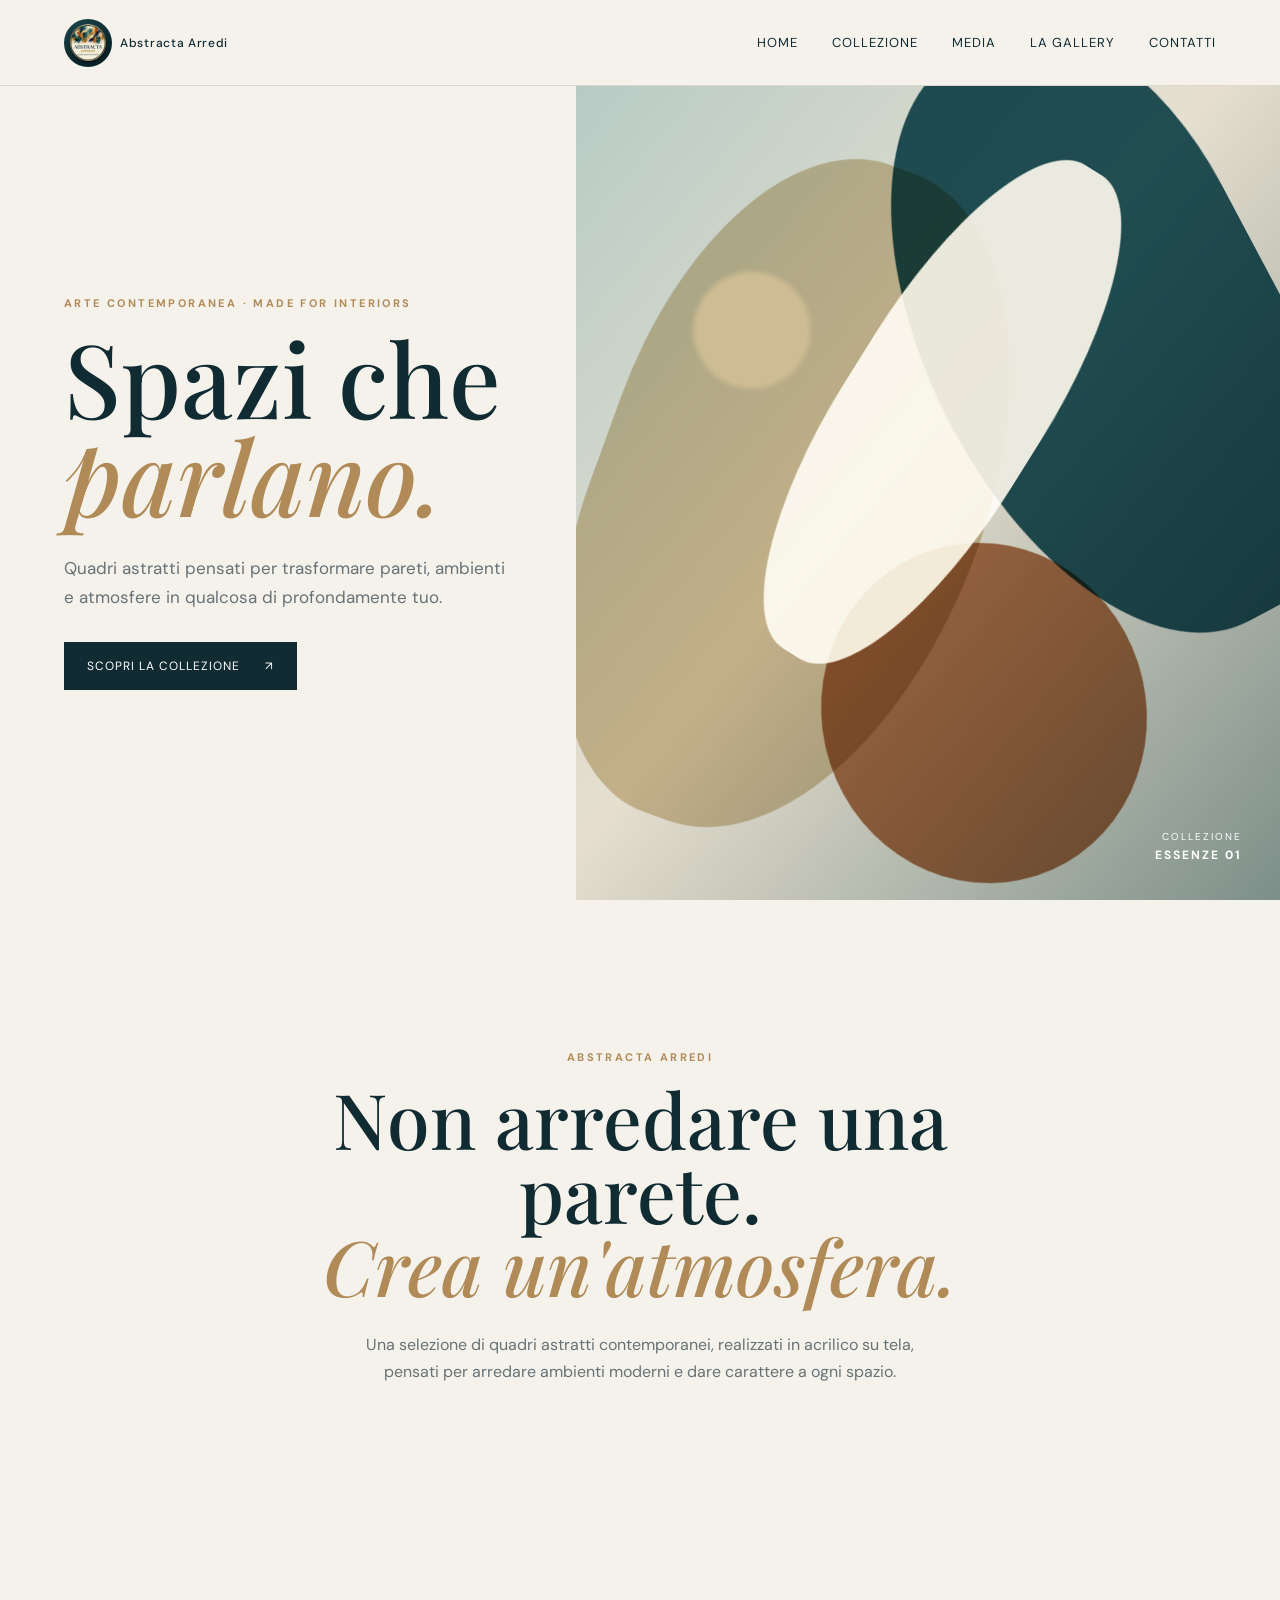
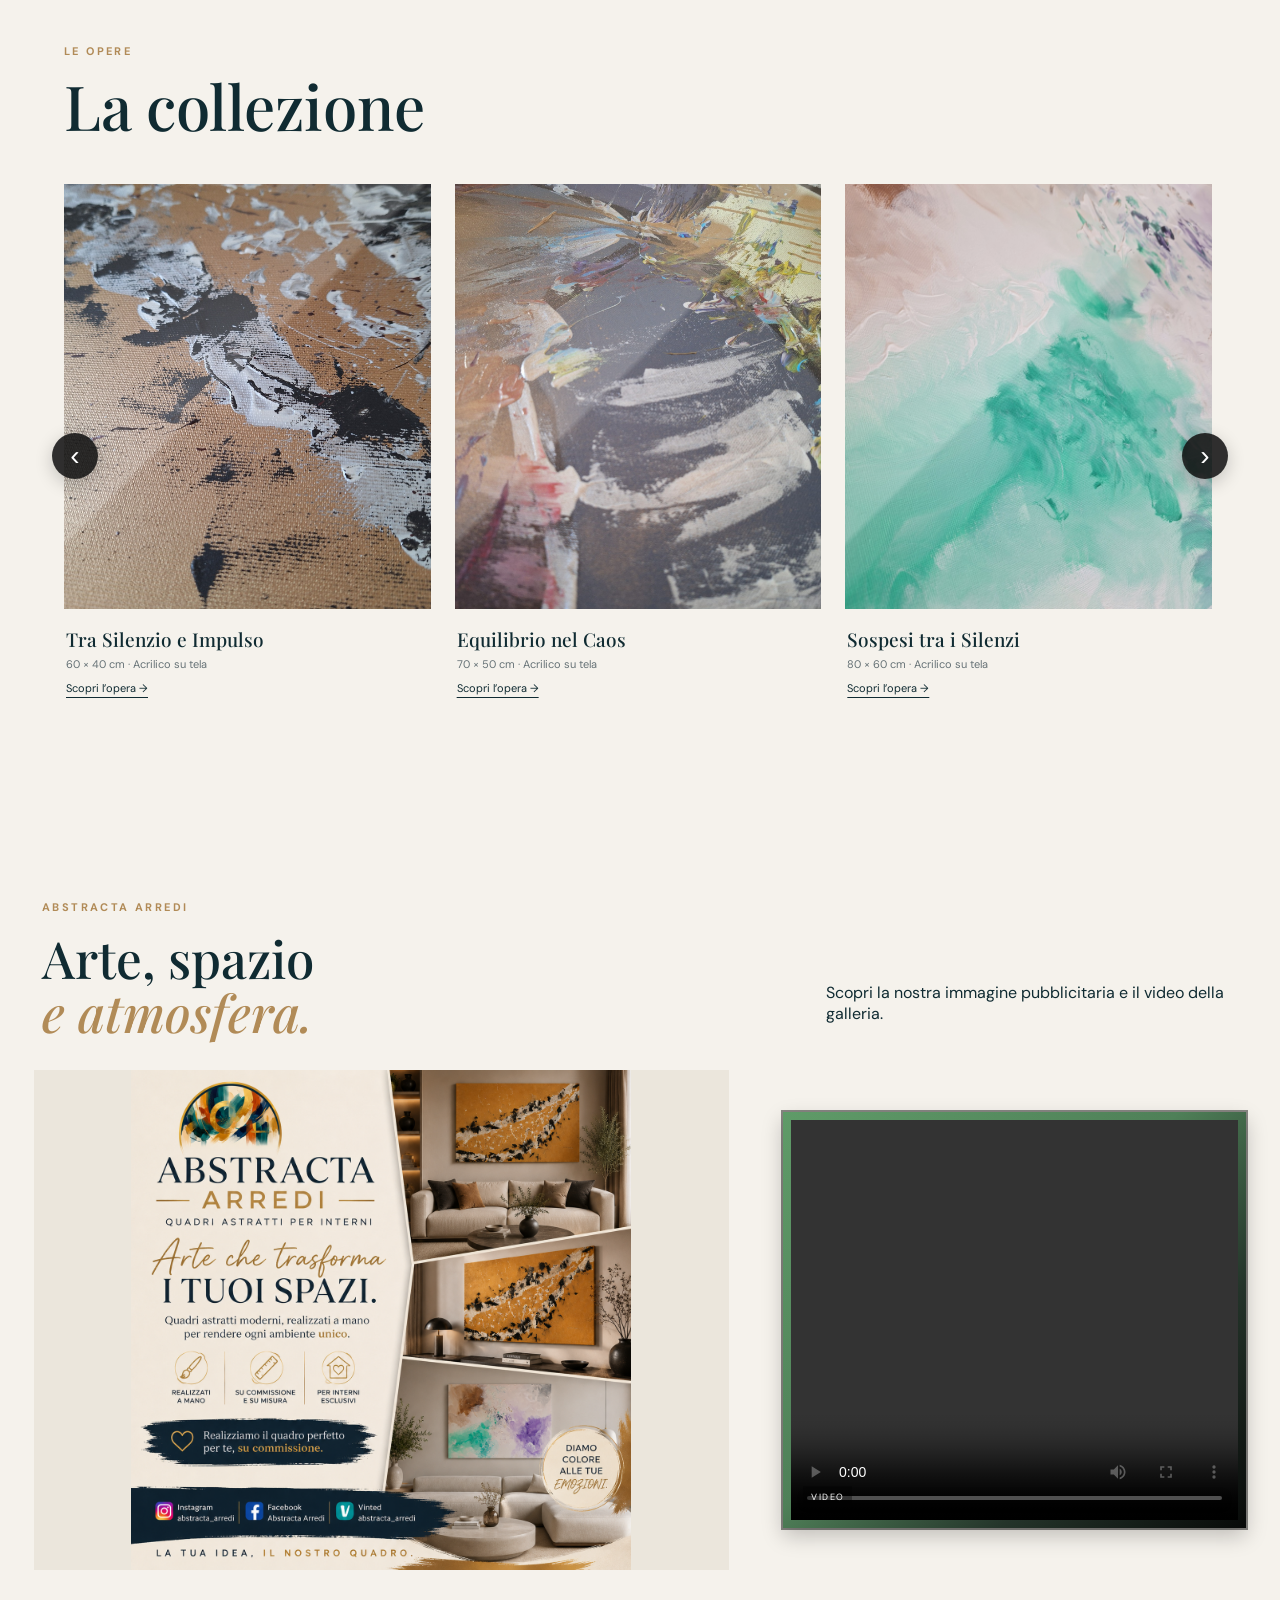
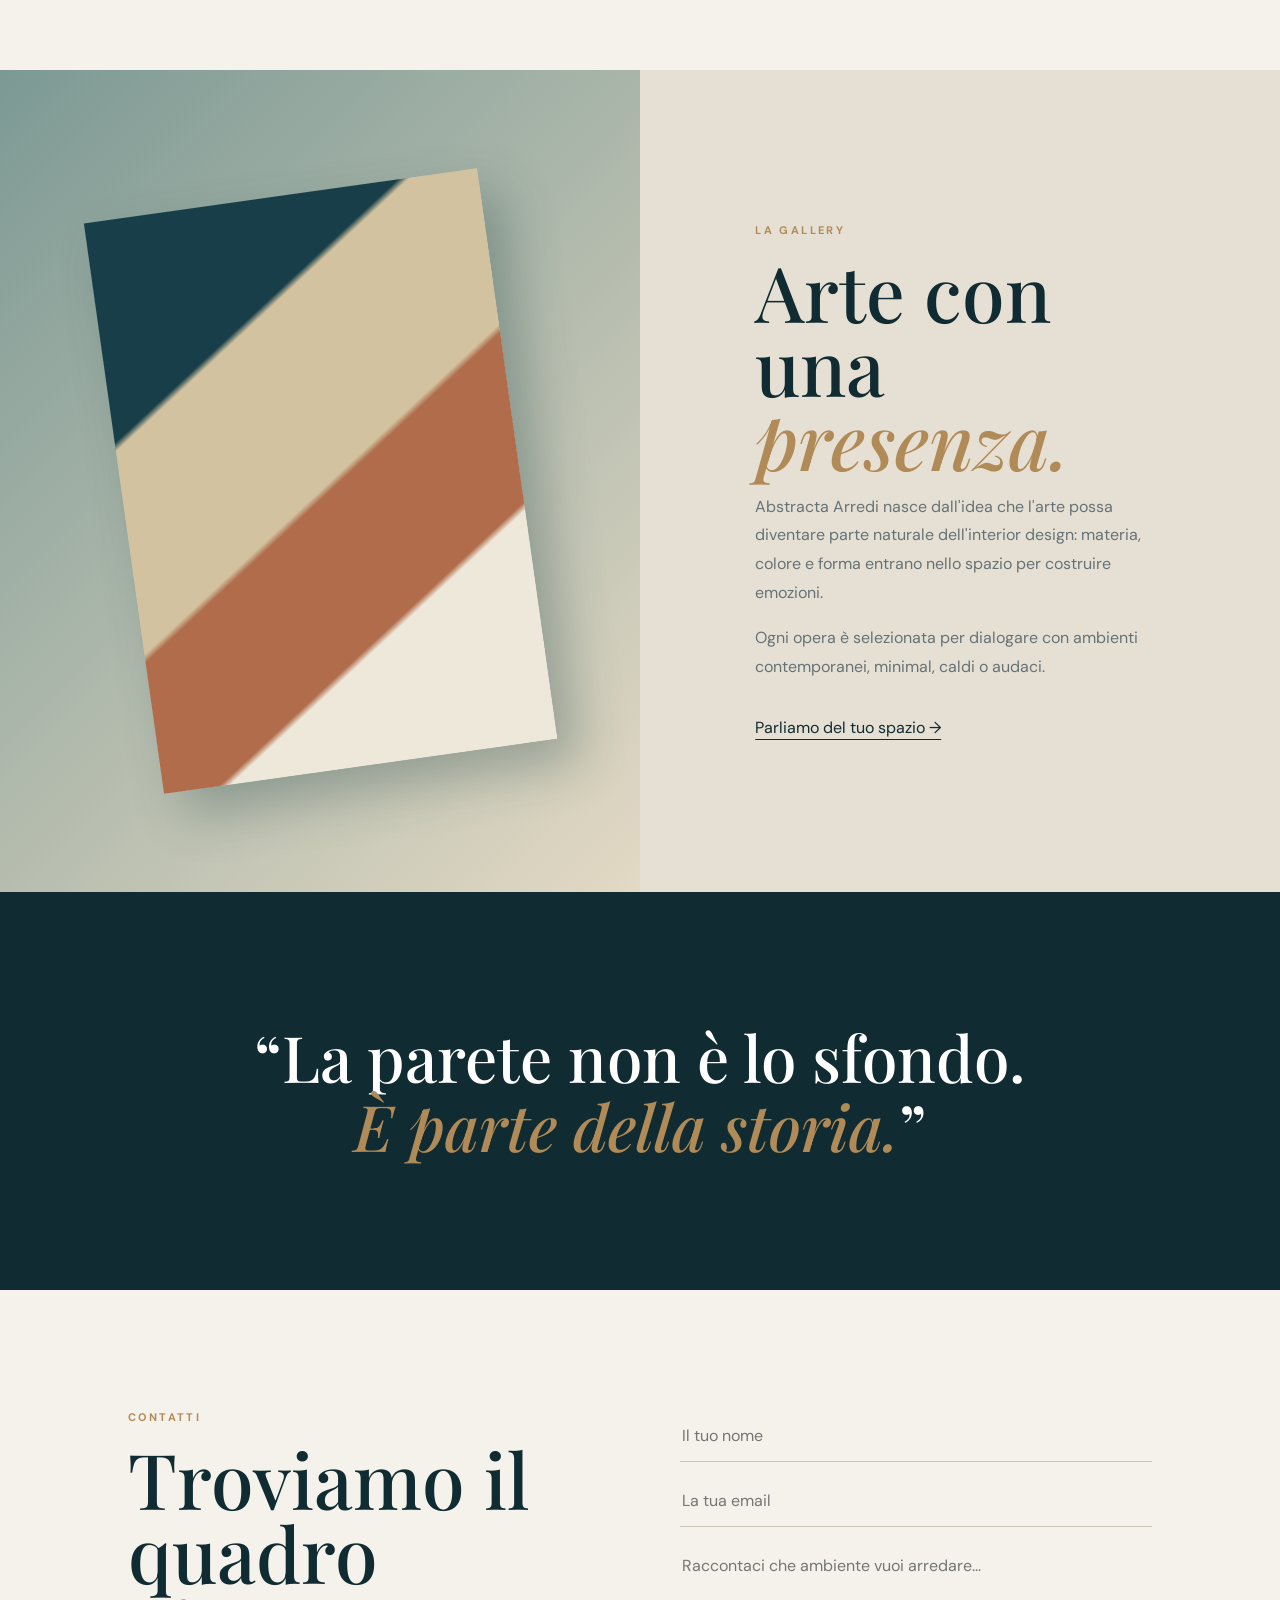
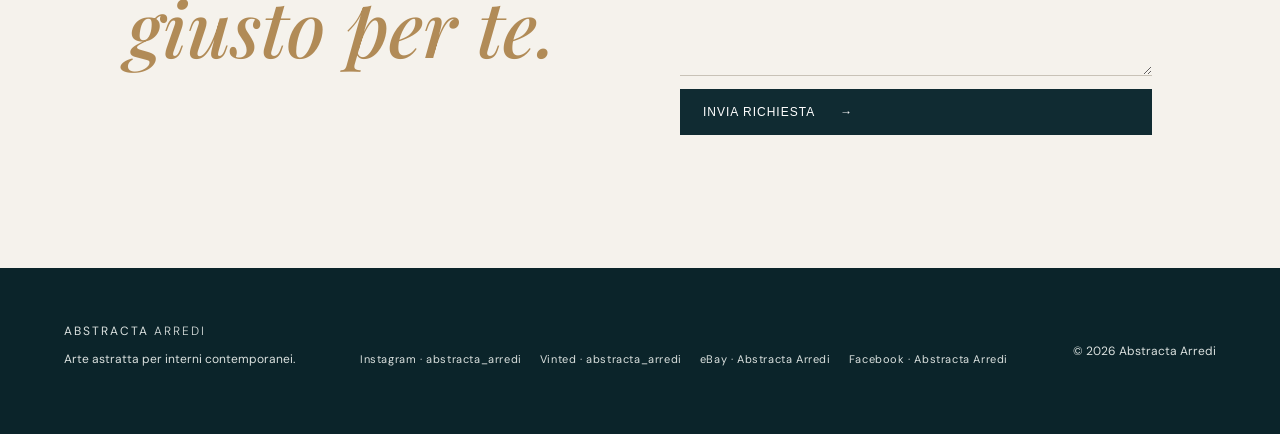
==== commit 83abf1d8: "Add files via upload" ====
--- a/index.html
+++ b/index.html
@@ -191,12 +191,8 @@
   }
   prev.addEventListener('click',()=>move(-1));
   next.addEventListener('click',()=>move(1));
-  carousel.addEventListener('wheel',e=>{
-    if(Math.abs(e.deltaY)>Math.abs(e.deltaX)){
-      e.preventDefault();
-      carousel.scrollLeft += e.deltaY;
-    }
-  },{passive:false});
+  /* La rotellina verticale deve continuare a scorrere la pagina.
+     Il carosello si muove con le frecce, senza bloccare lo scroll del sito. */
 })();
 </script>
 </body>
--- a/style.css
+++ b/style.css
@@ -165,44 +165,3 @@
 @media(max-width:800px){
   .video-panel{border-width:6px!important;border-radius:0!important}
 }
-
-
-/* FIX DEFINITIVO IMMAGINE PUBBLICITARIA */
-.ad-panel {
-  display: flex !important;
-  align-items: center !important;
-  justify-content: center !important;
-  overflow: hidden !important;
-  background: #eee9df !important;
-}
-
-.ad-panel img {
-  display: block !important;
-  width: 100% !important;
-  height: auto !important;
-  max-height: 500px !important;
-  object-fit: contain !important;
-}
-/* FIX IMMAGINE PUBBLICITARIA DESKTOP */
-@media (min-width: 801px) {
-  .ad-panel {
-    width: 100% !important;
-    min-height: 370px !important;
-    max-height: 500px !important;
-    display: flex !important;
-    align-items: center !important;
-    justify-content: center !important;
-    overflow: hidden !important;
-  }
-
-  .ad-panel img {
-    display: block !important;
-    width: 100% !important;
-    height: auto !important;
-    max-width: 100% !important;
-    max-height: 500px !important;
-    object-fit: contain !important;
-    visibility: visible !important;
-    opacity: 1 !important;
-  }
-}
